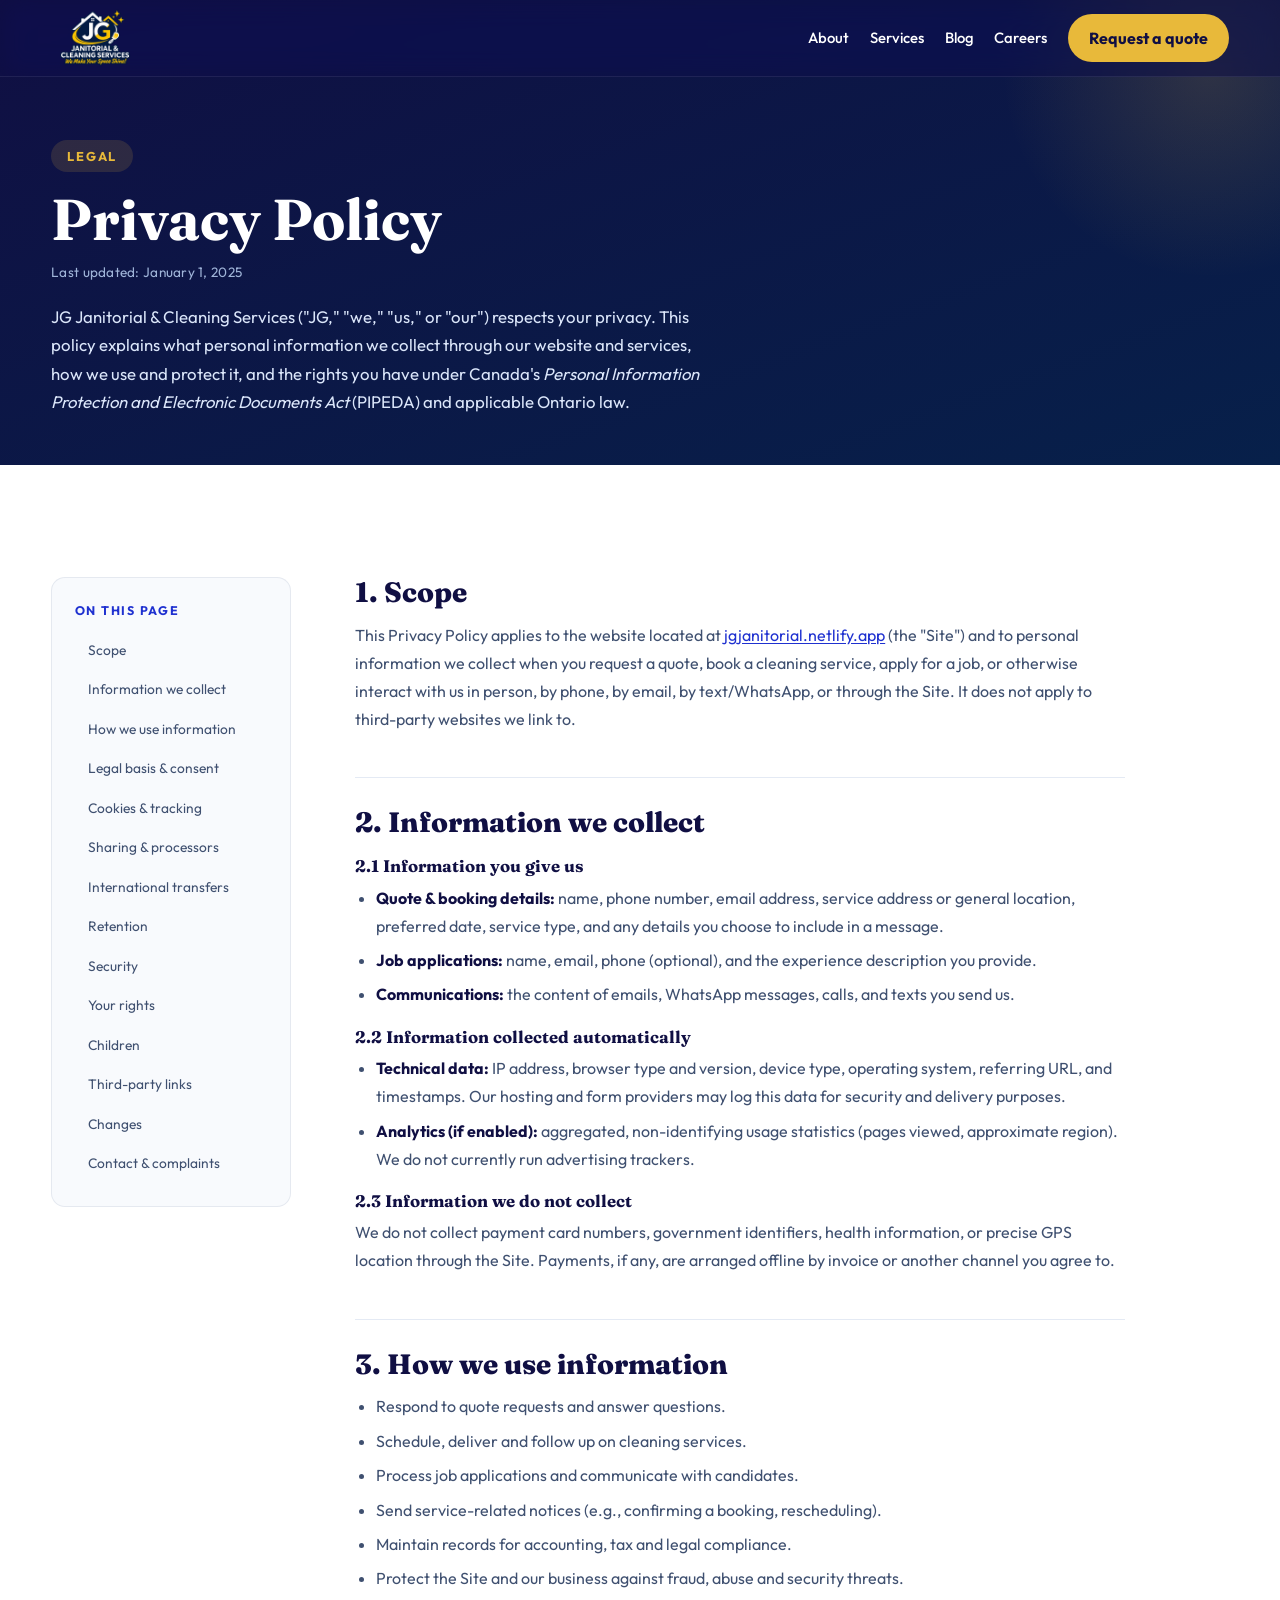
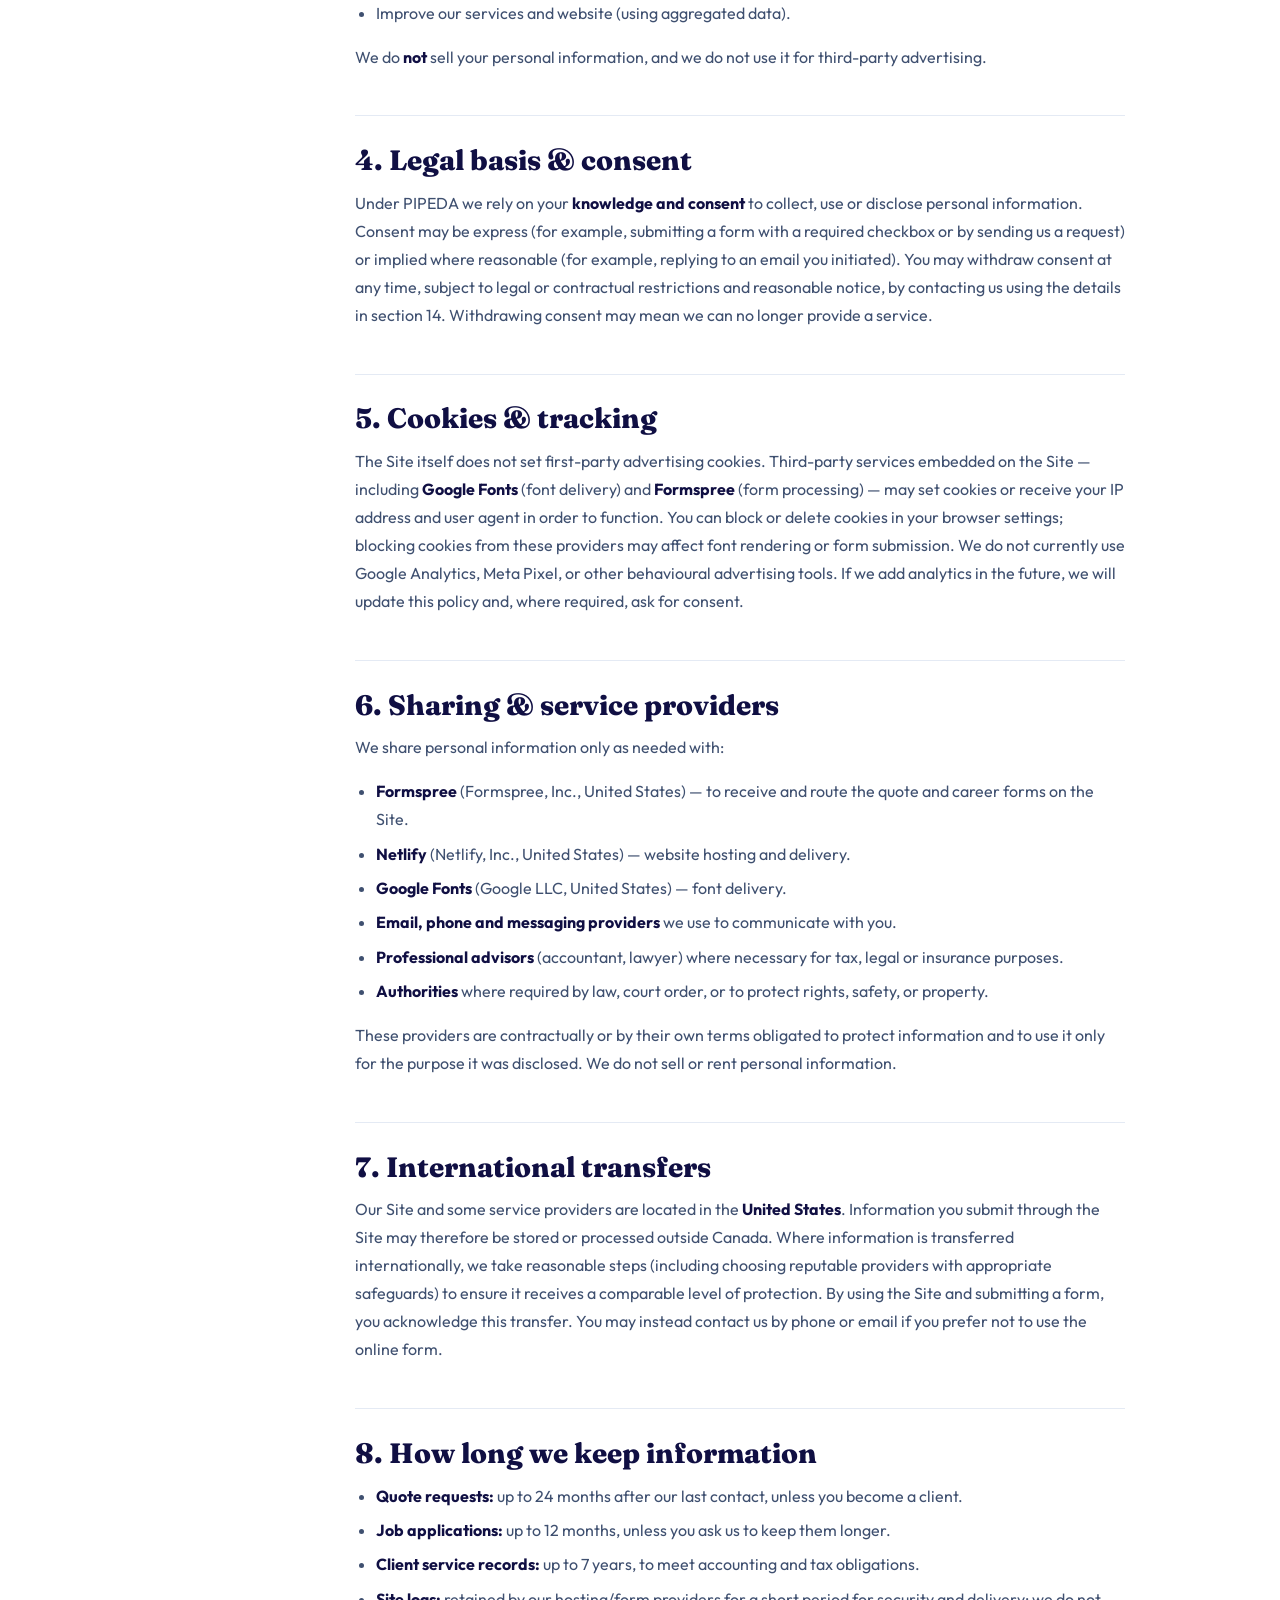
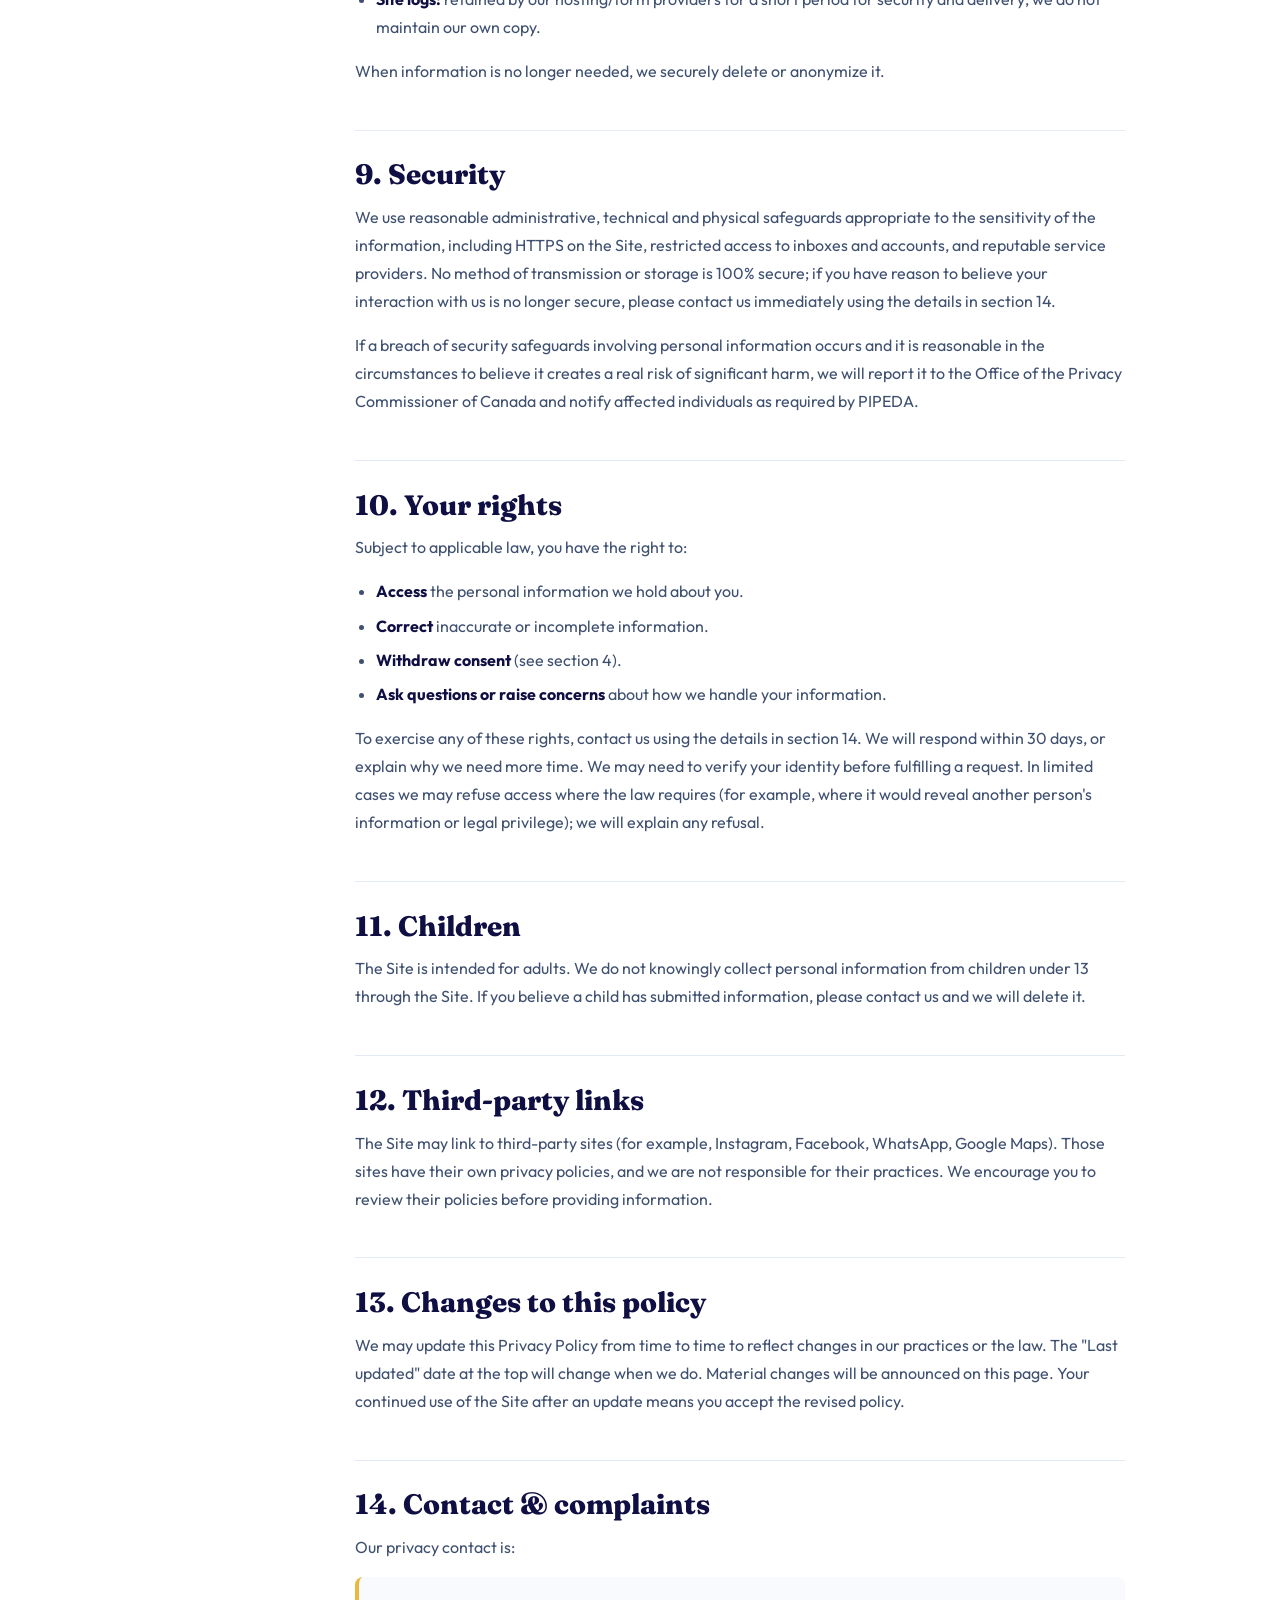
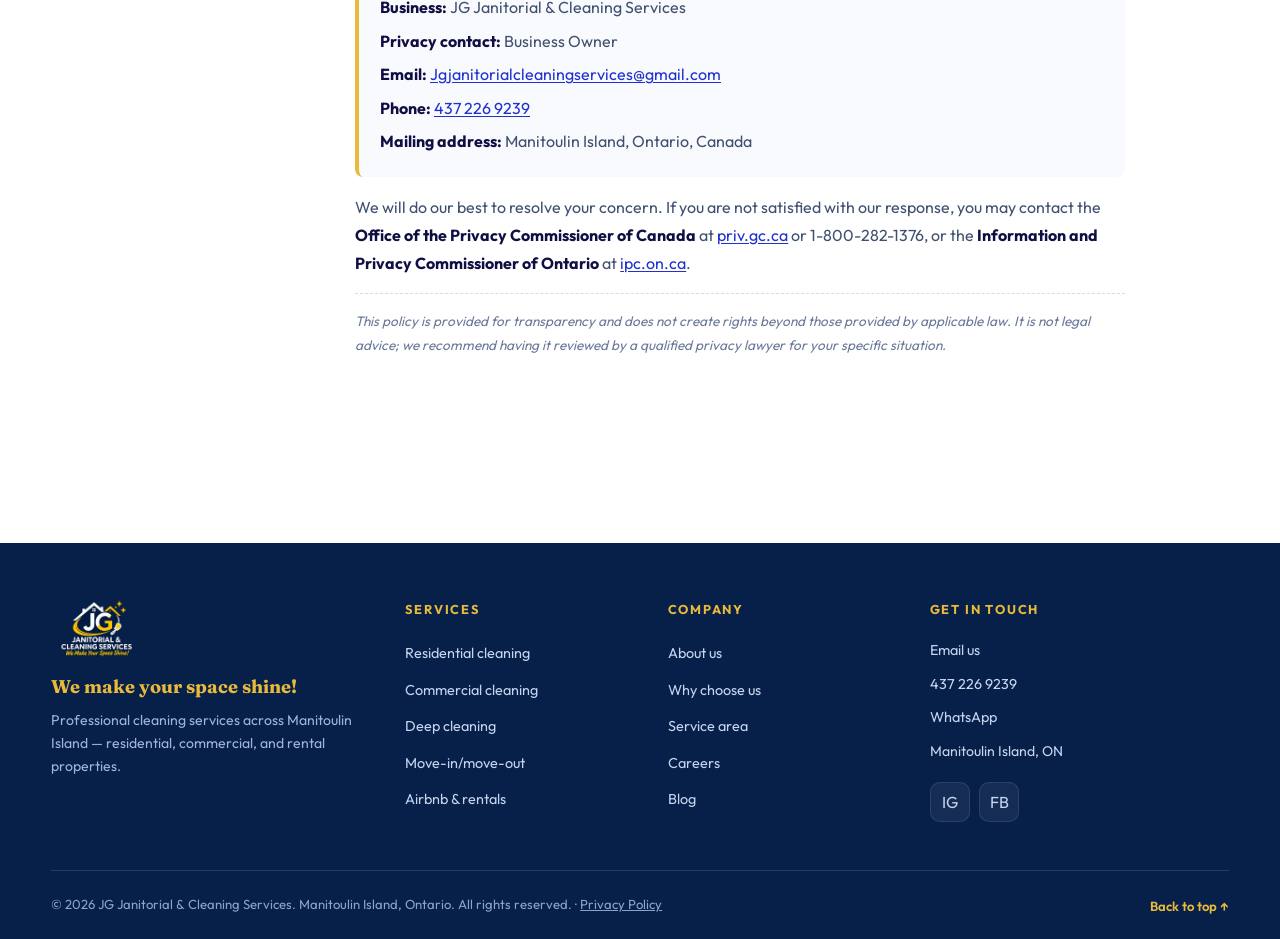
==== privacy.html @ 515e7276 "privacy policy ,sitemap update , robots.txt" ====
<!DOCTYPE html>
<html lang="en-CA">
<head>
  <meta charset="utf-8">
  <meta name="viewport" content="width=device-width, initial-scale=1">
  <title>Privacy Policy | JG Janitorial &amp; Cleaning Services</title>
  <meta name="description" content="How JG Janitorial & Cleaning Services collects, uses, protects and shares personal information. PIPEDA-compliant privacy policy for Manitoulin Island, Ontario.">
  <meta name="keywords" content="privacy policy JG Janitorial, cleaning services privacy Manitoulin Island, PIPEDA privacy Ontario">
  <meta name="robots" content="index, follow, max-image-preview:large">
  <meta name="theme-color" content="#100f43">
  <link rel="canonical" href="https://jgjanitorial.netlify.app/privacy.html">
  <link rel="icon" href="images/JG Janitorial & Cleaning Services Logo-2 (1).png" type="image/png">
  <meta property="og:type" content="website">
  <meta property="og:locale" content="en_CA">
  <meta property="og:site_name" content="JG Janitorial &amp; Cleaning Services">
  <meta property="og:title" content="Privacy Policy | JG Janitorial &amp; Cleaning Services">
  <meta property="og:description" content="How we collect, use, protect and share personal information across Manitoulin Island, Ontario.">
  <meta property="og:url" content="https://jgjanitorial.netlify.app/privacy.html">
  <meta property="og:image" content="https://jgjanitorial.netlify.app/images/JG Janitorial & Cleaning Services Logo-2 (1).png">
  <meta name="twitter:card" content="summary_large_image">
  <link rel="preconnect" href="https://fonts.googleapis.com">
  <link rel="preconnect" href="https://fonts.gstatic.com" crossorigin>
  <link href="https://fonts.googleapis.com/css2?family=Fraunces:ital,opsz,wght@0,9..144,400;0,9..144,600;0,9..144,700;0,9..144,800;1,9..144,700&family=Outfit:wght@300;400;500;600;700&display=swap" rel="stylesheet">
  <link rel="stylesheet" href="style.css">
  <script type="application/ld+json">
  {"@context":"https://schema.org","@type":"WebPage","name":"Privacy Policy","url":"https://jgjanitorial.netlify.app/privacy.html","isPartOf":{"@type":"WebSite","name":"JG Janitorial & Cleaning Services","url":"https://jgjanitorial.netlify.app/"},"about":{"@type":"HomeAndConstructionBusiness","additionalType":"https://schema.org/CleaningService","name":"JG Janitorial & Cleaning Services","telephone":"+1-437-226-9239","email":"Jgjanitorialcleaningservices@gmail.com"}}
  </script>
</head>
<body id="top">
<a class="skip" href="#main">Skip to content</a>

<header class="site-header">
  <div class="wrap bar">
    <a href="index.html" class="brand" aria-label="JG Janitorial and Cleaning Services home"><img src="images/JG Janitorial & Cleaning Services Logo-2 (1).png" alt="JG Janitorial and Cleaning Services logo" width="220" height="70"></a>
    <button class="menu-btn" aria-expanded="false" aria-controls="nav" aria-label="Open menu"><span></span><span></span><span></span></button>
    <nav id="nav" aria-label="Main">
      <a href="index.html#about">About</a><a href="index.html#services">Services</a><a href="index.html#blog">Blog</a><a href="index.html#careers">Careers</a>
      <a class="btn gold" href="index.html#quote">Request a quote</a>
    </nav>
  </div>
</header>

<main id="main">
  <section class="legal-hero">
    <div class="wrap">
      <span class="eyebrow">Legal</span>
      <h1>Privacy Policy</h1>
      <p class="legal-updated">Last updated: <time datetime="2025-01-01">January 1, 2025</time></p>
      <p class="legal-intro">JG Janitorial &amp; Cleaning Services ("JG," "we," "us," or "our") respects your privacy. This policy explains what personal information we collect through our website and services, how we use and protect it, and the rights you have under Canada's <em>Personal Information Protection and Electronic Documents Act</em> (PIPEDA) and applicable Ontario law.</p>
    </div>
  </section>

  <section class="sec legal-sec">
    <div class="wrap legal-wrap">
      <aside class="legal-toc" aria-label="Table of contents">
        <h2>On this page</h2>
        <ol>
          <li><a href="#scope">Scope</a></li>
          <li><a href="#collect">Information we collect</a></li>
          <li><a href="#use">How we use information</a></li>
          <li><a href="#legal-basis">Legal basis &amp; consent</a></li>
          <li><a href="#cookies">Cookies &amp; tracking</a></li>
          <li><a href="#share">Sharing &amp; processors</a></li>
          <li><a href="#transfers">International transfers</a></li>
          <li><a href="#retention">Retention</a></li>
          <li><a href="#security">Security</a></li>
          <li><a href="#rights">Your rights</a></li>
          <li><a href="#children">Children</a></li>
          <li><a href="#links">Third-party links</a></li>
          <li><a href="#changes">Changes</a></li>
          <li><a href="#contact">Contact &amp; complaints</a></li>
        </ol>
      </aside>

      <article class="legal-doc">
        <section id="scope">
          <h2>1. Scope</h2>
          <p>This Privacy Policy applies to the website located at <a href="https://jgjanitorial.netlify.app/">jgjanitorial.netlify.app</a> (the "Site") and to personal information we collect when you request a quote, book a cleaning service, apply for a job, or otherwise interact with us in person, by phone, by email, by text/WhatsApp, or through the Site. It does not apply to third-party websites we link to.</p>
        </section>

        <section id="collect">
          <h2>2. Information we collect</h2>
          <h3>2.1 Information you give us</h3>
          <ul>
            <li><strong>Quote &amp; booking details:</strong> name, phone number, email address, service address or general location, preferred date, service type, and any details you choose to include in a message.</li>
            <li><strong>Job applications:</strong> name, email, phone (optional), and the experience description you provide.</li>
            <li><strong>Communications:</strong> the content of emails, WhatsApp messages, calls, and texts you send us.</li>
          </ul>
          <h3>2.2 Information collected automatically</h3>
          <ul>
            <li><strong>Technical data:</strong> IP address, browser type and version, device type, operating system, referring URL, and timestamps. Our hosting and form providers may log this data for security and delivery purposes.</li>
            <li><strong>Analytics (if enabled):</strong> aggregated, non-identifying usage statistics (pages viewed, approximate region). We do not currently run advertising trackers.</li>
          </ul>
          <h3>2.3 Information we do not collect</h3>
          <p>We do not collect payment card numbers, government identifiers, health information, or precise GPS location through the Site. Payments, if any, are arranged offline by invoice or another channel you agree to.</p>
        </section>

        <section id="use">
          <h2>3. How we use information</h2>
          <ul>
            <li>Respond to quote requests and answer questions.</li>
            <li>Schedule, deliver and follow up on cleaning services.</li>
            <li>Process job applications and communicate with candidates.</li>
            <li>Send service-related notices (e.g., confirming a booking, rescheduling).</li>
            <li>Maintain records for accounting, tax and legal compliance.</li>
            <li>Protect the Site and our business against fraud, abuse and security threats.</li>
            <li>Improve our services and website (using aggregated data).</li>
          </ul>
          <p>We do <strong>not</strong> sell your personal information, and we do not use it for third-party advertising.</p>
        </section>

        <section id="legal-basis">
          <h2>4. Legal basis &amp; consent</h2>
          <p>Under PIPEDA we rely on your <strong>knowledge and consent</strong> to collect, use or disclose personal information. Consent may be express (for example, submitting a form with a required checkbox or by sending us a request) or implied where reasonable (for example, replying to an email you initiated). You may withdraw consent at any time, subject to legal or contractual restrictions and reasonable notice, by contacting us using the details in section 14. Withdrawing consent may mean we can no longer provide a service.</p>
        </section>

        <section id="cookies">
          <h2>5. Cookies &amp; tracking</h2>
          <p>The Site itself does not set first-party advertising cookies. Third-party services embedded on the Site — including <strong>Google Fonts</strong> (font delivery) and <strong>Formspree</strong> (form processing) — may set cookies or receive your IP address and user agent in order to function. You can block or delete cookies in your browser settings; blocking cookies from these providers may affect font rendering or form submission. We do not currently use Google Analytics, Meta Pixel, or other behavioural advertising tools. If we add analytics in the future, we will update this policy and, where required, ask for consent.</p>
        </section>

        <section id="share">
          <h2>6. Sharing &amp; service providers</h2>
          <p>We share personal information only as needed with:</p>
          <ul>
            <li><strong>Formspree</strong> (Formspree, Inc., United States) — to receive and route the quote and career forms on the Site.</li>
            <li><strong>Netlify</strong> (Netlify, Inc., United States) — website hosting and delivery.</li>
            <li><strong>Google Fonts</strong> (Google LLC, United States) — font delivery.</li>
            <li><strong>Email, phone and messaging providers</strong> we use to communicate with you.</li>
            <li><strong>Professional advisors</strong> (accountant, lawyer) where necessary for tax, legal or insurance purposes.</li>
            <li><strong>Authorities</strong> where required by law, court order, or to protect rights, safety, or property.</li>
          </ul>
          <p>These providers are contractually or by their own terms obligated to protect information and to use it only for the purpose it was disclosed. We do not sell or rent personal information.</p>
        </section>

        <section id="transfers">
          <h2>7. International transfers</h2>
          <p>Our Site and some service providers are located in the <strong>United States</strong>. Information you submit through the Site may therefore be stored or processed outside Canada. Where information is transferred internationally, we take reasonable steps (including choosing reputable providers with appropriate safeguards) to ensure it receives a comparable level of protection. By using the Site and submitting a form, you acknowledge this transfer. You may instead contact us by phone or email if you prefer not to use the online form.</p>
        </section>

        <section id="retention">
          <h2>8. How long we keep information</h2>
          <ul>
            <li><strong>Quote requests:</strong> up to 24 months after our last contact, unless you become a client.</li>
            <li><strong>Job applications:</strong> up to 12 months, unless you ask us to keep them longer.</li>
            <li><strong>Client service records:</strong> up to 7 years, to meet accounting and tax obligations.</li>
            <li><strong>Site logs:</strong> retained by our hosting/form providers for a short period for security and delivery; we do not maintain our own copy.</li>
          </ul>
          <p>When information is no longer needed, we securely delete or anonymize it.</p>
        </section>

        <section id="security">
          <h2>9. Security</h2>
          <p>We use reasonable administrative, technical and physical safeguards appropriate to the sensitivity of the information, including HTTPS on the Site, restricted access to inboxes and accounts, and reputable service providers. No method of transmission or storage is 100% secure; if you have reason to believe your interaction with us is no longer secure, please contact us immediately using the details in section 14.</p>
          <p>If a breach of security safeguards involving personal information occurs and it is reasonable in the circumstances to believe it creates a real risk of significant harm, we will report it to the Office of the Privacy Commissioner of Canada and notify affected individuals as required by PIPEDA.</p>
        </section>

        <section id="rights">
          <h2>10. Your rights</h2>
          <p>Subject to applicable law, you have the right to:</p>
          <ul>
            <li><strong>Access</strong> the personal information we hold about you.</li>
            <li><strong>Correct</strong> inaccurate or incomplete information.</li>
            <li><strong>Withdraw consent</strong> (see section 4).</li>
            <li><strong>Ask questions or raise concerns</strong> about how we handle your information.</li>
          </ul>
          <p>To exercise any of these rights, contact us using the details in section 14. We will respond within 30 days, or explain why we need more time. We may need to verify your identity before fulfilling a request. In limited cases we may refuse access where the law requires (for example, where it would reveal another person's information or legal privilege); we will explain any refusal.</p>
        </section>

        <section id="children">
          <h2>11. Children</h2>
          <p>The Site is intended for adults. We do not knowingly collect personal information from children under 13 through the Site. If you believe a child has submitted information, please contact us and we will delete it.</p>
        </section>

        <section id="links">
          <h2>12. Third-party links</h2>
          <p>The Site may link to third-party sites (for example, Instagram, Facebook, WhatsApp, Google Maps). Those sites have their own privacy policies, and we are not responsible for their practices. We encourage you to review their policies before providing information.</p>
        </section>

        <section id="changes">
          <h2>13. Changes to this policy</h2>
          <p>We may update this Privacy Policy from time to time to reflect changes in our practices or the law. The "Last updated" date at the top will change when we do. Material changes will be announced on this page. Your continued use of the Site after an update means you accept the revised policy.</p>
        </section>

        <section id="contact">
          <h2>14. Contact &amp; complaints</h2>
          <p>Our privacy contact is:</p>
          <ul class="legal-contact">
            <li><strong>Business:</strong> JG Janitorial &amp; Cleaning Services</li>
            <li><strong>Privacy contact:</strong> Business Owner</li>
            <li><strong>Email:</strong> <a href="mailto:Jgjanitorialcleaningservices@gmail.com">Jgjanitorialcleaningservices@gmail.com</a></li>
            <li><strong>Phone:</strong> <a href="tel:+14372269239">437 226 9239</a></li>
            <li><strong>Mailing address:</strong> Manitoulin Island, Ontario, Canada</li>
          </ul>
          <p>We will do our best to resolve your concern. If you are not satisfied with our response, you may contact the <strong>Office of the Privacy Commissioner of Canada</strong> at <a href="https://www.priv.gc.ca" target="_blank" rel="noopener">priv.gc.ca</a> or 1-800-282-1376, or the <strong>Information and Privacy Commissioner of Ontario</strong> at <a href="https://www.ipc.on.ca" target="_blank" rel="noopener">ipc.on.ca</a>.</p>
          <p class="legal-disclaimer">This policy is provided for transparency and does not create rights beyond those provided by applicable law. It is not legal advice; we recommend having it reviewed by a qualified privacy lawyer for your specific situation.</p>
        </section>
      </article>
    </div>
  </section>
</main>

<footer class="foot">
  <div class="wrap footer-top">
    <div class="footer-brand">
      <img src="images/JG Janitorial & Cleaning Services Logo-2 (1).png" alt="JG Janitorial and Cleaning Services" width="200" height="64" loading="lazy">
      <p class="footer-tagline">We make your space shine!</p>
      <p class="footer-desc">Professional cleaning services across Manitoulin Island — residential, commercial, and rental properties.</p>
    </div>
    <div class="footer-col">
      <h4>Services</h4>
      <ul>
        <li><a href="index.html#services">Residential cleaning</a></li>
        <li><a href="index.html#services">Commercial cleaning</a></li>
        <li><a href="index.html#services">Deep cleaning</a></li>
        <li><a href="index.html#services">Move-in/move-out</a></li>
        <li><a href="index.html#services">Airbnb &amp; rentals</a></li>
      </ul>
    </div>
    <div class="footer-col">
      <h4>Company</h4>
      <ul>
        <li><a href="index.html#about">About us</a></li>
        <li><a href="index.html#why">Why choose us</a></li>
        <li><a href="index.html#areas">Service area</a></li>
        <li><a href="index.html#careers">Careers</a></li>
        <li><a href="index.html#blog">Blog</a></li>
      </ul>
    </div>
    <div class="footer-col">
      <h4>Get in touch</h4>
      <ul class="footer-contact">
        <li><a href="mailto:Jgjanitorialcleaningservices@gmail.com">Email us</a></li>
        <li><a href="tel:+14372269239">437 226 9239</a></li>
        <li><a href="https://wa.me/14372269239" target="_blank" rel="noopener">WhatsApp</a></li>
        <li>Manitoulin Island, ON</li>
      </ul>
      <div class="footer-social">
        <a href="https://instagram.com/YOUR_INSTAGRAM" target="_blank" rel="noopener" aria-label="Instagram" class="footer-social-link">IG</a>
        <a href="https://facebook.com/YOUR_FACEBOOK" target="_blank" rel="noopener" aria-label="Facebook" class="footer-social-link">FB</a>
      </div>
    </div>
  </div>
  <div class="footer-bottom">
    <p class="copy">&copy; <span id="yr">2025</span> JG Janitorial &amp; Cleaning Services. Manitoulin Island, Ontario. All rights reserved. · <a href="privacy.html">Privacy Policy</a></p>
    <p class="footer-legal"><a href="#top">Back to top ↑</a></p>
  </div>
</footer>
<script src="app.js" defer></script>
</body>
</html>
---- style.css ----
:root {
  --navy: #100f43;
  --navy2: #07204a;
  --gold: #e8b93a;
  --blue: #1f31d0;
  --yellow: #f6d51a;
  --ink: #14213d;
  --mist: #eef3fa;
  --white: #fff;
  --hh: 76px;
  --font-head: 'Fraunces', Georgia, 'Times New Roman', serif;
  --font-body: 'Outfit', system-ui, -apple-system, sans-serif;
}

*, *::before, *::after { box-sizing: border-box; }

html {
  scroll-behavior: smooth;
  scroll-padding-top: var(--hh);
}

body {
  margin: 0;
  font-family: var(--font-body);
  font-weight: 400;
  color: var(--ink);
  background: var(--white);
  line-height: 1.65;
  font-size: 1rem;
}

img { max-width: 100%; display: block; }
a { color: inherit; }

h1, h2, h3 {
  font-family: var(--font-head);
  font-weight: 700;
  line-height: 1.1;
  margin: 0 0 .5em;
  color: var(--navy);
}
h2 { font-size: clamp(1.9rem, 5vw, 3rem); font-weight: 800; }
h3 { font-size: 1.25rem; }

.wrap { width: min(1180px, 92%); margin-inline: auto; }

.skip { position: absolute; left: -999px; }
.skip:focus { left: 8px; top: 8px; background: var(--gold); padding: .5rem 1rem; z-index: 99; }

:focus-visible {
  outline: 3px solid var(--yellow);
  outline-offset: 3px;
}

/* ---------- HEADER — TRANSPARENT + BLUR ---------- */
.site-header {
  position: fixed;
  inset: 0 0 auto;
  z-index: 50;
  background: rgba(16, 15, 67, 0.55);
  backdrop-filter: blur(14px) saturate(140%);
  -webkit-backdrop-filter: blur(14px) saturate(140%);
  border-bottom: 1px solid rgba(255, 255, 255, 0.08);
  transition: background .3s, box-shadow .3s, border-color .3s;
}
.site-header.stuck {
  background: rgba(16, 15, 67, 0.82);
  box-shadow: 0 4px 0 var(--gold);
  border-bottom-color: transparent;
}

.bar {
  display: flex;
  align-items: center;
  justify-content: space-between;
  height: var(--hh);
}

.brand { display: block; line-height: 0; }
.brand img { height: 58px; width: auto; transition: opacity .2s; }
.brand:hover img { opacity: .85; }

nav {
  position: fixed;
  inset: var(--hh) 0 auto;
  background: rgba(7, 32, 74, 0.92);
  backdrop-filter: blur(16px) saturate(140%);
  -webkit-backdrop-filter: blur(16px) saturate(140%);
  display: flex;
  flex-direction: column;
  padding: 1rem 4%;
  gap: .2rem;
  transform: translateY(-130%);
  transition: transform .35s;
  visibility: hidden;
}
nav.open { transform: none; visibility: visible; }
nav a {
  color: var(--white);
  text-decoration: none;
  padding: .7rem 0;
  font-weight: 500;
  border-bottom: 1px solid rgba(255, 255, 255, 0.08);
}
nav a:hover { color: var(--gold); }
nav .btn { margin-top: .8rem; text-align: center; border: 0; }

.menu-btn {
  background: none;
  border: 0;
  width: 44px;
  height: 44px;
  display: grid;
  place-content: center;
  gap: 6px;
  cursor: pointer;
}
.menu-btn span {
  width: 26px;
  height: 3px;
  background: var(--gold);
  transition: .3s;
}
.menu-btn[aria-expanded="true"] span:nth-child(1) { transform: translateY(9px) rotate(45deg); }
.menu-btn[aria-expanded="true"] span:nth-child(2) { opacity: 0; }
.menu-btn[aria-expanded="true"] span:nth-child(3) { transform: translateY(-9px) rotate(-45deg); }

/* ---------- BUTTONS ---------- */
.btn {
  display: inline-block;
  padding: .95rem 1.7rem;
  border-radius: 999px;
  font-weight: 700;
  text-decoration: none;
  border: 2px solid transparent;
  cursor: pointer;
  font: inherit;
  font-family: var(--font-body);
  font-weight: 700;
  transition: transform .2s, background .2s, color .2s;
}
.btn:hover { transform: translateY(-3px); }
.btn.gold { background: var(--gold); color: var(--navy); }
.btn.gold:hover { background: var(--yellow); }
.btn.ghost { border-color: var(--white); color: var(--white); }
.btn.ghost:hover { background: var(--white); color: var(--navy); }

/* ---------- HERO ---------- */
.hero {
  position: relative;
  min-height: 100svh;
  display: flex;
  align-items: center;
  overflow: hidden;
  background: var(--navy);
  padding: calc(var(--hh) + 2rem) 0 4rem;
}
.hero-img {
  position: absolute;
  inset: 0;
  width: 100%;
  height: 100%;
  object-fit: cover;
  animation: zoom 18s ease-out both;
}
.hero-tint { position: absolute; inset: 0; background: rgba(51, 64, 85, 0.28); }
.hero-in { position: relative; z-index: 2; }

.hero h1 {
  color: var(--white);
  font-size: clamp(3rem, 12.5vw, 8rem);
  font-weight: 800;
  letter-spacing: -.025em;
  line-height: .95;
  margin-bottom: 1.2rem;
  font-optical-sizing: auto;
  font-variation-settings: "opsz" 144;
}
.hero h1 .line { display: block; overflow: hidden; padding-bottom: .08em; }
.hero h1 .line span {
  display: block;
  transform: translateY(110%);
  animation: up .9s cubic-bezier(.2, .8, .2, 1) forwards;
}
.hero h1 .line:nth-child(2) span { animation-delay: .15s; }
.hero h1 .line:nth-child(3) span { animation-delay: .3s; }
.hero h1 .gold { color: var(--gold); font-style: italic; }
.lead {
  color: #e6eefc;
  font-size: clamp(1.05rem, 2.4vw, 1.35rem);
  max-width: 34em;
  animation: fade .8s .9s both;
}
.cta {
  display: flex;
  flex-wrap: wrap;
  gap: .8rem;
  margin-top: 1.8rem;
  animation: fade .8s 1.1s both;
}
.spark {
  position: absolute;
  z-index: 1;
  width: 16px;
  height: 16px;
  background: var(--gold);
  transform: rotate(45deg);
  opacity: .9;
  animation: float 5s ease-in-out infinite;
}
.s1 { right: 12%; top: 26%; }
.s2 { right: 22%; top: 60%; background: var(--yellow); width: 10px; height: 10px; animation-delay: 1s; }
.s3 { right: 6%; top: 78%; width: 22px; height: 22px; animation-delay: 2s; }

@keyframes up { to { transform: none; } }
@keyframes fade { from { opacity: 0; transform: translateY(16px); } to { opacity: 1; transform: none; } }
@keyframes zoom { from { transform: scale(1.12); } to { transform: scale(1); } }
@keyframes float { 50% { transform: translateY(-22px) rotate(225deg); } }

/* ---------- STATS ---------- */
.stats { background: var(--gold); }
.grid4 {
  display: grid;
  grid-template-columns: 1fr 1fr;
  gap: 1.2rem;
  padding: 1.8rem 0;
}
.stats b {
  display: block;
  font-family: var(--font-head);
  font-size: clamp(2rem, 6vw, 3rem);
  font-weight: 800;
  line-height: 1;
  color: var(--navy);
}
.stats span {
  font-weight: 700;
  font-size: .9rem;
  color: var(--navy2);
}

/* ---------- SECTIONS ---------- */
.sec { padding: clamp(3.5rem, 9vw, 7rem) 0; }
.navy { background: var(--navy); }
.navy h2, .navy h3 { color: var(--white); }
.navy p, .navy li { color: #dbe6fa; }
.tint { background: var(--mist); }
.sub { font-size: 1.1rem; max-width: 36em; margin-bottom: 2rem; }
.split { display: grid; gap: 2.5rem; align-items: center; }
.about-img {
  width: 100%;
  height: 100%;
  max-height: 560px;
  object-fit: cover;
  border-radius: 6px;
  border-bottom: 8px solid var(--gold);
}
.mv { display: grid; gap: 1rem; margin: 1.5rem 0; }
.mv article { border-left: 5px solid var(--blue); padding-left: 1rem; }
.chips {
  list-style: none;
  padding: 0;
  display: flex;
  flex-wrap: wrap;
  gap: .5rem;
}
.chips li {
  background: var(--navy);
  color: var(--white);
  padding: .4rem .9rem;
  border-radius: 999px;
  font-size: .9rem;
}

/* ---------- SERVICES CARDS ---------- */
.cards {
  display: grid;
  gap: 1rem;
  margin-top: 1.5rem;
}
.card {
  position: relative;
  min-height: 300px;
  overflow: hidden;
  border-radius: 6px;
  display: flex;
  align-items: flex-end;
  background: var(--navy2);
}
.card img {
  position: absolute;
  inset: 0;
  width: 100%;
  height: 100%;
  object-fit: cover;
  transition: transform .6s;
}
.card::after {
  content: "";
  position: absolute;
  inset: 0;
  background: rgba(7, 32, 74, .55);
  transition: background .3s;
}
.card .ct {
  position: relative;
  z-index: 2;
  padding: 1.4rem;
  border-left: 5px solid var(--gold);
  margin: 1.2rem;
}
.card .ct p { color: #fff; margin: 0; font-size: .95rem; }
.card:hover img { transform: scale(1.08); }
.card:hover::after { background: rgba(31, 95, 208, .62); }
.note { margin-top: 1.5rem; font-size: .9rem; }

/* ============================================
   WHY CHOOSE US
   ============================================ */
.why-modern {
  background: linear-gradient(135deg, #f8fafd 0%, #eef3fa 100%);
  position: relative;
  overflow: hidden;
}
.why-modern::before {
  content: "";
  position: absolute;
  top: -120px;
  right: -120px;
  width: 400px;
  height: 400px;
  background: radial-gradient(circle, rgba(232, 185, 58, .12) 0%, transparent 70%);
  border-radius: 50%;
  pointer-events: none;
}
.why-modern::after {
  content: "";
  position: absolute;
  bottom: -150px;
  left: -100px;
  width: 350px;
  height: 350px;
  background: radial-gradient(circle, rgba(31, 95, 208, .08) 0%, transparent 70%);
  border-radius: 50%;
  pointer-events: none;
}

.why-head {
  text-align: center;
  max-width: 640px;
  margin: 0 auto 3rem;
  position: relative;
  z-index: 1;
}
.eyebrow {
  display: inline-block;
  font-family: var(--font-body);
  font-size: .8rem;
  font-weight: 700;
  letter-spacing: .14em;
  text-transform: uppercase;
  color: var(--blue);
  background: rgba(31, 95, 208, .08);
  padding: .35rem 1rem;
  border-radius: 999px;
  margin-bottom: 1rem;
}
.why-head h2 { margin-bottom: .6rem; }
.why-intro {
  font-size: 1.05rem;
  color: #4a5a78;
  margin: 0;
}

.why-grid-modern {
  display: grid;
  gap: 1.5rem;
  position: relative;
  z-index: 1;
}
.why-card {
  background: var(--white);
  border-radius: 14px;
  padding: 2rem 1.8rem;
  position: relative;
  overflow: hidden;
  border: 1px solid rgba(11, 42, 91, .07);
  box-shadow: 0 4px 20px rgba(11, 42, 91, .05);
  transition: transform .35s, box-shadow .35s;
}
.why-card::before {
  content: "";
  position: absolute;
  top: 0;
  left: 0;
  width: 100%;
  height: 4px;
  background: linear-gradient(90deg, var(--gold), var(--yellow));
  transform: scaleX(0);
  transform-origin: left;
  transition: transform .4s;
}
.why-card:hover {
  transform: translateY(-6px);
  box-shadow: 0 16px 40px rgba(11, 42, 91, .12);
}
.why-card:hover::before { transform: scaleX(1); }
.why-icon {
  font-family: var(--font-head);
  font-size: 1.6rem;
  font-weight: 800;
  font-style: italic;
  color: var(--gold);
  display: block;
  margin-bottom: .6rem;
  line-height: 1;
}
.why-card h3 {
  font-size: 1.15rem;
  margin-bottom: .5rem;
  color: var(--navy);
}
.why-card p {
  font-size: .93rem;
  color: #5a6b88;
  margin: 0;
  line-height: 1.6;
}

.commit-modern {
  margin-top: 2.5rem;
  padding: 1.8rem 2rem;
  background: var(--white);
  border-radius: 12px;
  border-left: 6px solid var(--blue);
  box-shadow: 0 4px 20px rgba(11, 42, 91, .06);
  position: relative;
  z-index: 1;
}
.commit-modern p {
  margin: 0;
  font-size: 1rem;
  color: #3f5070;
  line-height: 1.7;
}

/* ---------- AREAS ---------- */
.ticks { list-style: none; padding: 0; }
.ticks li { padding: .4rem 0 .4rem 2rem; position: relative; }
.ticks li::before {
  content: "";
  position: absolute;
  left: .3rem;
  top: .85rem;
  width: 8px;
  height: 14px;
  border: solid var(--gold);
  border-width: 0 3px 3px 0;
  transform: rotate(45deg);
}

/* ============================================
   TESTIMONIALS
   ============================================ */
.testimonials-modern {
  background: linear-gradient(180deg, #ffffff 0%, #f8fafd 100%);
  position: relative;
  overflow: hidden;
}
.testimonials-modern::before {
  content: "";
  position: absolute;
  top: -120px;
  left: -120px;
  width: 400px;
  height: 400px;
  background: radial-gradient(circle, rgba(232, 185, 58, .08) 0%, transparent 70%);
  border-radius: 50%;
  pointer-events: none;
}
.testimonials-head {
  text-align: center;
  max-width: 640px;
  margin: 0 auto 3rem;
  position: relative;
  z-index: 1;
}
.testimonials-head h2 { margin-bottom: .6rem; }
.testimonials-intro {
  font-size: 1.05rem;
  color: #4a5a78;
  margin: 0;
}
.testimonials-grid {
  display: grid;
  gap: 1.5rem;
  position: relative;
  z-index: 1;
}
.testimonial-card {
  background: var(--white);
  border-radius: 16px;
  padding: 2rem 1.8rem;
  margin: 0;
  position: relative;
  border: 1px solid rgba(11, 42, 91, .07);
  box-shadow: 0 4px 20px rgba(11, 42, 91, .05);
  transition: transform .35s, box-shadow .35s;
  display: flex;
  flex-direction: column;
}
.testimonial-card:hover {
  transform: translateY(-6px);
  box-shadow: 0 18px 44px rgba(11, 42, 91, .12);
}
.testimonial-quote-mark {
  font-family: var(--font-head);
  font-size: 4rem;
  line-height: 1;
  color: var(--gold);
  opacity: .35;
  position: absolute;
  top: .8rem;
  right: 1.5rem;
  font-style: italic;
  pointer-events: none;
}
.testimonial-text {
  margin: 0 0 1.2rem;
  font-size: .95rem;
  line-height: 1.7;
  color: #3f5070;
  flex: 1;
}
.testimonial-rating {
  color: var(--gold);
  font-size: 1.1rem;
  letter-spacing: .15em;
  margin-bottom: 1rem;
}
.testimonial-author {
  display: flex;
  align-items: center;
  gap: .9rem;
  border-top: 1px solid #e4eaf4;
  padding-top: 1.2rem;
}
.testimonial-avatar {
  width: 48px;
  height: 48px;
  border-radius: 50%;
  background: linear-gradient(135deg, var(--navy), var(--blue));
  color: var(--white);
  display: grid;
  place-items: center;
  font-weight: 700;
  font-size: .85rem;
  letter-spacing: .05em;
  flex-shrink: 0;
}
.testimonial-meta {
  display: flex;
  flex-direction: column;
  line-height: 1.35;
}
.testimonial-meta strong {
  font-size: .95rem;
  color: var(--navy);
}
.testimonial-meta span {
  font-size: .8rem;
  color: #6b7a99;
}

/* ============================================
   BLOG
   ============================================ */
.blog-modern {
  background: linear-gradient(180deg, #f8fafd 0%, #eef3fa 100%);
}
.blog-head {
  text-align: center;
  max-width: 640px;
  margin: 0 auto 3rem;
}
.blog-head h2 { margin-bottom: .6rem; }
.blog-intro {
  font-size: 1.05rem;
  color: #4a5a78;
  margin: 0;
}
.blog-grid-modern {
  display: grid;
  gap: 2rem;
}
.blog-card {
  background: var(--white);
  border-radius: 16px;
  overflow: hidden;
  box-shadow: 0 4px 20px rgba(11, 42, 91, .06);
  transition: transform .35s, box-shadow .35s;
  display: flex;
  flex-direction: column;
}
.blog-card:hover {
  transform: translateY(-6px);
  box-shadow: 0 18px 44px rgba(11, 42, 91, .13);
}
.blog-img-wrap {
  position: relative;
  overflow: hidden;
  aspect-ratio: 16 / 10;
}
.blog-img-wrap img {
  width: 100%;
  height: 100%;
  object-fit: cover;
  transition: transform .6s;
}
.blog-card:hover .blog-img-wrap img { transform: scale(1.06); }
.blog-tag {
  position: absolute;
  top: 1rem;
  left: 1rem;
  background: var(--gold);
  color: var(--navy);
  font-size: .72rem;
  font-weight: 700;
  letter-spacing: .06em;
  text-transform: uppercase;
  padding: .3rem .8rem;
  border-radius: 999px;
  z-index: 2;
}
.blog-body {
  padding: 1.6rem 1.5rem 1.8rem;
  display: flex;
  flex-direction: column;
  flex: 1;
}
.blog-body h3 {
  font-size: 1.2rem;
  margin-bottom: .6rem;
  color: var(--navy);
}
.blog-body p {
  font-size: .94rem;
  color: #5a6b88;
  margin: 0 0 1rem;
  line-height: 1.65;
}
.blog-body details {
  margin-top: auto;
  border-top: 1px solid #e4eaf4;
  padding-top: 1rem;
}
.blog-body details summary {
  cursor: pointer;
  font-weight: 700;
  font-size: .88rem;
  color: var(--blue);
  list-style: none;
  display: flex;
  align-items: center;
  gap: .4rem;
  transition: color .2s;
}
.blog-body details summary:hover { color: var(--navy); }
.blog-body details summary::after {
  content: "→";
  transition: transform .25s;
}
.blog-body details[open] summary::after { transform: rotate(90deg); }
.blog-body details p {
  margin: .8rem 0 0;
  font-size: .9rem;
  color: #4a5a78;
}

/* ============================================
   CAREERS
   ============================================ */
.careers-modern {
  background: var(--white);
  padding: clamp(4rem, 9vw, 7rem) 0;
  position: relative;
  overflow: hidden;
}
.careers-modern::before {
  content: "";
  position: absolute;
  top: -180px;
  right: -180px;
  width: 500px;
  height: 500px;
  background: radial-gradient(circle, rgba(232, 185, 58, .08) 0%, transparent 70%);
  border-radius: 50%;
  pointer-events: none;
}
.careers-modern::after {
  content: "";
  position: absolute;
  bottom: -200px;
  left: -160px;
  width: 420px;
  height: 420px;
  background: radial-gradient(circle, rgba(31, 95, 208, .06) 0%, transparent 70%);
  border-radius: 50%;
  pointer-events: none;
}
.careers-layout {
  display: grid;
  gap: 3rem;
  align-items: start;
  position: relative;
  z-index: 1;
}
.careers-intro h2 {
  font-size: clamp(2rem, 4.5vw, 3rem);
  margin-bottom: 1rem;
}
.careers-lead {
  font-size: 1.08rem;
  color: #4a5a78;
  line-height: 1.7;
  margin: 0 0 2.2rem;
  max-width: 32em;
}
.careers-perks {
  display: flex;
  flex-direction: column;
  gap: 1.4rem;
  margin-bottom: 2.2rem;
}
.perk {
  display: flex;
  gap: 1rem;
  align-items: flex-start;
}
.perk-icon {
  flex-shrink: 0;
  width: 44px;
  height: 44px;
  border-radius: 12px;
  background: rgba(31, 95, 208, .08);
  display: grid;
  place-items: center;
  color: var(--blue);
  transition: background .25s, color .25s;
}
.perk:hover .perk-icon {
  background: var(--gold);
  color: var(--navy);
}
.perk h4 {
  font-family: var(--font-body);
  font-size: .95rem;
  font-weight: 700;
  color: var(--navy);
  margin: 0 0 .2rem;
}
.perk p {
  font-size: .88rem;
  color: #5a6b88;
  margin: 0;
  line-height: 1.55;
}
.careers-roles h4 {
  font-family: var(--font-body);
  font-size: .75rem;
  font-weight: 700;
  letter-spacing: .14em;
  text-transform: uppercase;
  color: var(--blue);
  margin: 0 0 .9rem;
}
.role-tags {
  list-style: none;
  padding: 0;
  margin: 0;
  display: flex;
  flex-wrap: wrap;
  gap: .5rem;
}
.role-tags li {
  background: var(--white);
  border: 1.5px solid #e0e8f4;
  color: var(--navy);
  font-size: .85rem;
  font-weight: 600;
  padding: .45rem 1rem;
  border-radius: 999px;
  transition: border-color .2s, background .2s, transform .2s;
}
.role-tags li:hover {
  border-color: var(--gold);
  background: rgba(232, 185, 58, .08);
  transform: translateY(-2px);
}
.careers-form-wrap { position: relative; }
.careers-form {
  background: var(--white);
  border-radius: 20px;
  padding: 2.4rem 2rem;
  border: 1px solid rgba(11, 42, 91, .07);
  box-shadow: 0 20px 60px rgba(11, 42, 91, .1);
  display: grid;
  gap: 1.2rem;
  position: relative;
  overflow: hidden;
}
.careers-form::before {
  content: "";
  position: absolute;
  top: 0;
  left: 0;
  width: 100%;
  height: 5px;
  background: linear-gradient(90deg, var(--gold), var(--yellow), var(--gold));
}
.careers-form-head { margin-bottom: .4rem; }
.careers-form-head h3 {
  font-family: var(--font-head);
  font-size: 1.5rem;
  color: var(--navy);
  margin: 0 0 .3rem;
}
.careers-form-head p {
  font-size: .9rem;
  color: #6b7a99;
  margin: 0;
}
.cf-field { display: grid; gap: .35rem; }
.cf-field label {
  font-size: .8rem;
  font-weight: 700;
  letter-spacing: .02em;
  color: var(--navy);
}
.cf-row { display: grid; gap: 1rem; }
.cf-field input,
.cf-field textarea {
  font: inherit;
  font-family: var(--font-body);
  font-size: .95rem;
  padding: .85rem 1rem;
  border: 1.5px solid #d3dcec;
  border-radius: 10px;
  background: #fafbfe;
  color: var(--ink);
  width: 100%;
  transition: border-color .2s, background .2s, box-shadow .2s;
}
.cf-field input:focus,
.cf-field textarea:focus {
  border-color: var(--blue);
  background: var(--white);
  box-shadow: 0 0 0 3px rgba(31, 95, 208, .1);
  outline: 0;
}
.cf-field textarea {
  resize: vertical;
  min-height: 90px;
}
.cf-submit {
  width: 100%;
  margin-top: .4rem;
  padding: 1rem;
  font-size: 1rem;
}

/* ============================================
   CONTACT / QUOTE
   ============================================ */
.contact-modern {
  background: linear-gradient(160deg, #f8fafd 0%, #eef3fa 100%);
  position: relative;
  overflow: hidden;
}
.contact-modern::before {
  content: "";
  position: absolute;
  top: -100px;
  right: -100px;
  width: 380px;
  height: 380px;
  background: radial-gradient(circle, rgba(232, 185, 58, .1) 0%, transparent 70%);
  border-radius: 50%;
  pointer-events: none;
}
.contact-head {
  text-align: center;
  max-width: 640px;
  margin: 0 auto 3rem;
}
.contact-head h2 { margin-bottom: .6rem; }
.contact-intro {
  font-size: 1.05rem;
  color: #4a5a78;
  margin: 0;
}
.contact-grid-modern {
  display: grid;
  gap: 2rem;
  position: relative;
  z-index: 1;
}
.contact-info-panel {
  background: var(--navy);
  border-radius: 16px;
  padding: 2.2rem 1.8rem;
  display: flex;
  flex-direction: column;
  gap: 1.6rem;
  color: var(--white);
  box-shadow: 0 16px 40px rgba(11, 42, 91, .18);
}
.contact-item {
  display: flex;
  gap: 1rem;
  align-items: flex-start;
}
.contact-icon {
  flex-shrink: 0;
  width: 46px;
  height: 46px;
  border-radius: 12px;
  background: rgba(232, 185, 58, .15);
  display: grid;
  place-items: center;
  color: var(--gold);
}
.contact-label {
  display: block;
  font-size: .75rem;
  font-weight: 700;
  letter-spacing: .1em;
  text-transform: uppercase;
  color: #9fb4d8;
  margin-bottom: .2rem;
}
.contact-item a {
  color: var(--white);
  text-decoration: none;
  font-weight: 600;
  font-size: .98rem;
  word-break: break-word;
  transition: color .2s;
}
.contact-item a:hover { color: var(--gold); }
.contact-item p {
  margin: 0;
  font-weight: 600;
  font-size: .98rem;
  color: var(--white);
}
.contact-note {
  margin-top: auto;
  padding-top: 1.2rem;
  border-top: 1px solid rgba(255, 255, 255, .12);
}
.contact-note p {
  margin: 0;
  font-size: .88rem;
  color: #b8c9e6;
  line-height: 1.6;
}
.optional {
  font-weight: 400;
  color: #8a96ad;
  font-size: .78rem;
}
.contact-form-modern {
  border-top: 0;
  box-shadow: 0 16px 40px rgba(11, 42, 91, .08);
  border-radius: 16px;
  padding: 2.2rem 1.8rem;
  border: 1px solid rgba(11, 42, 91, .06);
  gap: 1.1rem;
  display: grid;
}
.form-row { display: grid; gap: 1rem; }
.contact-form-modern label {
  font-size: .82rem;
  letter-spacing: .02em;
  display: grid;
  gap: .35rem;
  font-weight: 600;
  color: var(--navy);
}
.contact-form-modern input,
.contact-form-modern select,
.contact-form-modern textarea {
  font: inherit;
  font-family: var(--font-body);
  font-size: .95rem;
  padding: .85rem 1rem;
  border: 1.5px solid #d3dcec;
  border-radius: 8px;
  background: #fafbfe;
  color: var(--ink);
  transition: border-color .2s, background .2s, box-shadow .2s;
  width: 100%;
}
.contact-form-modern input:focus,
.contact-form-modern select:focus,
.contact-form-modern textarea:focus {
  border-color: var(--blue);
  background: var(--white);
  box-shadow: 0 0 0 3px rgba(31, 95, 208, .1);
  outline: 0;
}
.contact-form-modern .btn {
  margin-top: .4rem;
  width: 100%;
}
.hp { position: absolute; left: -9999px; opacity: 0; height: 0; width: 0; pointer-events: none; }
.status {
  margin: .5rem 0 0;
  font-size: .9rem;
  color: var(--navy);
  min-height: 1.3em;
  font-weight: 600;
}

/* ---------- FLOATING ACTION BUTTONS ---------- */
.floating-actions {
  position: fixed;
  bottom: 1.5rem;
  right: 1.5rem;
  z-index: 90;
  display: flex;
  flex-direction: column;
  gap: .8rem;
}
.fab {
  width: 56px;
  height: 56px;
  border-radius: 50%;
  display: grid;
  place-items: center;
  color: var(--white);
  text-decoration: none;
  box-shadow: 0 6px 20px rgba(0, 0, 0, .22);
  transition: transform .25s, box-shadow .25s;
  position: relative;
}
.fab:hover {
  transform: translateY(-4px) scale(1.05);
  box-shadow: 0 10px 28px rgba(0, 0, 0, .3);
}
.fab-whatsapp { background: #25d366; }
.fab-call { background: var(--blue); }
.fab::after {
  content: attr(aria-label);
  position: absolute;
  right: calc(100% + 12px);
  top: 50%;
  transform: translateY(-50%);
  background: var(--navy);
  color: var(--white);
  font-size: .78rem;
  font-weight: 600;
  white-space: nowrap;
  padding: .4rem .8rem;
  border-radius: 6px;
  opacity: 0;
  pointer-events: none;
  transition: opacity .2s, transform .2s;
}
.fab:hover::after {
  opacity: 1;
  transform: translateY(-50%) translateX(-4px);
}

/* ============================================
   FOOTER
   ============================================ */
.foot {
  background: var(--navy2);
  color: #dbe6fa;
  padding-top: 3.5rem;
}
.footer-top {
  display: grid;
  gap: 2.5rem;
}
.footer-brand { max-width: 320px; }
.footer-brand img {
  height: 60px;
  width: auto;
  margin-bottom: 1rem;
}
.footer-tagline {
  font-family: var(--font-head);
  font-size: 1.15rem;
  font-weight: 700;
  color: var(--gold);
  margin: 0 0 .6rem;
  line-height: 1.3;
}
.footer-desc {
  font-size: .88rem;
  color: #9fb4d8;
  margin: 0;
  line-height: 1.65;
}
.footer-col h4 {
  font-family: var(--font-body);
  font-size: .8rem;
  font-weight: 700;
  letter-spacing: .14em;
  text-transform: uppercase;
  color: var(--gold);
  margin: 0 0 1.2rem;
}
.footer-col ul {
  list-style: none;
  padding: 0;
  margin: 0;
  display: flex;
  flex-direction: column;
  gap: .6rem;
}
.footer-col ul li a {
  color: #c5d5ee;
  text-decoration: none;
  font-size: .9rem;
  transition: color .2s, padding-left .2s;
  display: inline-block;
}
.footer-col ul li a:hover {
  color: var(--gold);
  padding-left: 4px;
}
.footer-contact li {
  display: flex;
  align-items: center;
  gap: .5rem;
  font-size: .88rem;
  color: #c5d5ee;
}
.footer-contact li a {
  display: inline-flex;
  align-items: center;
  gap: .5rem;
  color: #c5d5ee;
  text-decoration: none;
  transition: color .2s;
}
.footer-contact li a:hover { color: var(--gold); }
.footer-contact li svg { flex-shrink: 0; opacity: .8; }
.footer-social {
  display: flex;
  gap: .6rem;
  margin-top: 1.2rem;
}
.footer-social-link {
  width: 40px;
  height: 40px;
  border-radius: 10px;
  background: rgba(255, 255, 255, .06);
  border: 1px solid rgba(255, 255, 255, .1);
  display: grid;
  place-items: center;
  color: #c5d5ee;
  text-decoration: none;
  transition: background .25s, color .25s, transform .25s, border-color .25s;
}
.footer-social-link:hover {
  background: var(--gold);
  color: var(--navy);
  border-color: var(--gold);
  transform: translateY(-3px);
}
.footer-bottom {
  margin-top: 3rem;
  border-top: 1px solid #1d3f78;
  padding: 1.3rem 0;
  display: flex;
  flex-wrap: wrap;
  justify-content: space-between;
  align-items: center;
  gap: .8rem;
  width: min(1180px, 92%);
  margin-inline: auto;
}
.copy {
  margin: 0;
  font-size: .82rem;
  color: #8ba3cc;
}
.footer-legal { margin: 0; }
.footer-legal a {
  color: var(--gold);
  text-decoration: none;
  font-size: .82rem;
  font-weight: 600;
  transition: opacity .2s;
}
.footer-legal a:hover { opacity: .75; }

/* ---------- ACTIVE NAV STATE ---------- */
nav a.is-active {
  color: var(--gold);
  position: relative;
}
nav a.is-active::after {
  content: "";
  position: absolute;
  left: 0;
  right: 0;
  bottom: -4px;
  height: 2px;
  background: var(--gold);
  border-radius: 2px;
}

/* ---------- REVEAL ---------- */
.rv {
  opacity: 0;
  transform: translateY(28px);
  transition: opacity .7s, transform .7s;
}
.rv.in {
  opacity: 1;
  transform: none;
}

/* ============================================
   RESPONSIVE
   ============================================ */
@media (min-width: 640px) {
  .cards { grid-template-columns: repeat(2, 1fr); }
  .tgrid, .cards3 { grid-template-columns: repeat(2, 1fr); }
  .mv { grid-template-columns: 1fr 1fr; }

  .why-grid-modern { grid-template-columns: repeat(2, 1fr); }
  .blog-grid-modern { grid-template-columns: repeat(2, 1fr); }
  .testimonials-grid { grid-template-columns: repeat(2, 1fr); }

  .form-row { grid-template-columns: 1fr 1fr; }
  .cf-row { grid-template-columns: 1fr 1fr; }

  .footer-top { grid-template-columns: 1fr 1fr; }
}

@media (min-width: 960px) {
  .menu-btn { display: none; }
  nav {
    position: static;
    flex-direction: row;
    align-items: center;
    gap: 1.3rem;
    padding: 0;
    background: none;
    backdrop-filter: none;
    -webkit-backdrop-filter: none;
    transform: none;
    visibility: visible;
  }
  nav a {
    border: 0;
    padding: .3rem 0;
    font-size: .93rem;
  }
  nav a.is-active::after { bottom: -6px; }
  nav .btn { margin: 0; padding: .7rem 1.3rem; }

  .grid4 { grid-template-columns: repeat(4, 1fr); }
  .split { grid-template-columns: 1fr 1fr; gap: 4rem; }
  .cards { grid-template-columns: repeat(3, 1fr); }
  .card { min-height: 340px; }
  .tgrid, .cards3 { grid-template-columns: repeat(3, 1fr); }

  .why-grid-modern { grid-template-columns: repeat(3, 1fr); }
  .blog-grid-modern { grid-template-columns: repeat(3, 1fr); }
  .testimonials-grid { grid-template-columns: repeat(3, 1fr); }

  .contact-grid-modern {
    grid-template-columns: 0.9fr 1.1fr;
    gap: 2.5rem;
    align-items: stretch;
  }
  .contact-info-panel { padding: 2.6rem 2.2rem; }
  .contact-form-modern { padding: 2.6rem 2.4rem; }

  .footer-top {
    grid-template-columns: 1.4fr 1fr 1fr 1.3fr;
    gap: 2rem;
  }
  .footer-bottom { flex-wrap: nowrap; }

  .careers-layout {
    grid-template-columns: 1.05fr 1fr;
    gap: 4rem;
    align-items: center;
  }
  .careers-form { padding: 2.8rem 2.4rem; }
}

@media (prefers-reduced-motion: reduce) {
  * {
    animation: none !important;
    transition: none !important;
  }
  html { scroll-behavior: auto; }
  .rv { opacity: 1; transform: none; }
  .hero h1 .line span { transform: none; }
}

/* ============================================
   LEGAL / PRIVACY POLICY PAGE
   ============================================ */
.legal-hero {
  padding: calc(var(--hh) + 4rem) 0 3rem;
  background: linear-gradient(160deg, var(--navy) 0%, var(--navy2) 100%);
  color: var(--white);
  position: relative;
  overflow: hidden;
}
.legal-hero::before {
  content: "";
  position: absolute;
  top: -140px; right: -140px;
  width: 420px; height: 420px;
  background: radial-gradient(circle, rgba(232,185,58,.16) 0%, transparent 70%);
  border-radius: 50%;
  pointer-events: none;
}
.legal-hero h1 {
  color: var(--white);
  font-size: clamp(2.2rem, 6vw, 3.6rem);
  margin-bottom: .6rem;
}
.legal-hero .eyebrow {
  color: var(--gold);
  background: rgba(232,185,58,.14);
}
.legal-updated {
  font-size: .85rem;
  color: #9fb4d8;
  margin: 0 0 1.2rem;
  letter-spacing: .02em;
}
.legal-intro {
  font-size: 1.05rem;
  color: #dbe6fa;
  max-width: 60ch;
  margin: 0;
  line-height: 1.7;
}
.legal-sec { background: var(--white); }
.legal-wrap {
  display: grid;
  gap: 2.5rem;
  align-items: start;
}
.legal-toc {
  background: #f8fafd;
  border: 1px solid rgba(11,42,91,.08);
  border-radius: 14px;
  padding: 1.6rem 1.4rem;
  position: sticky;
  top: calc(var(--hh) + 1rem);
  display: none;
}
.legal-toc h2 {
  font-family: var(--font-body);
  font-size: .78rem;
  font-weight: 700;
  letter-spacing: .14em;
  text-transform: uppercase;
  color: var(--blue);
  margin: 0 0 1rem;
}
.legal-toc ol {
  margin: 0;
  padding: 0;
  list-style: none;
  counter-reset: toc;
  display: flex;
  flex-direction: column;
  gap: .35rem;
}
.legal-toc li { counter-increment: toc; }
.legal-toc a {
  display: block;
  padding: .35rem 0;
  font-size: .86rem;
  color: #3f5070;
  text-decoration: none;
  border-left: 2px solid transparent;
  padding-left: .7rem;
  transition: color .2s, border-color .2s;
}
.legal-toc a:hover,
.legal-toc a:focus-visible {
  color: var(--navy);
  border-left-color: var(--gold);
}

.legal-doc {
  max-width: 70ch;
  color: #3f5070;
  line-height: 1.75;
}
.legal-doc section {
  scroll-margin-top: calc(var(--hh) + 1.5rem);
  padding-bottom: 1.8rem;
  border-bottom: 1px solid #e4eaf4;
  margin-bottom: 1.8rem;
}
.legal-doc section:last-child { border-bottom: 0; }
.legal-doc h2 {
  font-size: clamp(1.35rem, 3vw, 1.75rem);
  color: var(--navy);
  margin-bottom: .8rem;
}
.legal-doc h3 {
  font-size: 1.05rem;
  color: var(--navy);
  margin: 1.2rem 0 .5rem;
  font-weight: 700;
}
.legal-doc p { margin: 0 0 1rem; }
.legal-doc ul { margin: 0 0 1rem; padding-left: 1.3rem; }
.legal-doc li { margin-bottom: .4rem; }
.legal-doc a {
  color: var(--blue);
  text-decoration: underline;
  text-underline-offset: 2px;
  word-break: break-word;
}
.legal-doc a:hover { color: var(--navy); }
.legal-doc strong { color: var(--navy); font-weight: 700; }
.legal-contact {
  list-style: none;
  padding: 1rem 1.2rem;
  margin: 0 0 1rem;
  background: #f8fafd;
  border-left: 4px solid var(--gold);
  border-radius: 8px;
}
.legal-contact li { margin-bottom: .35rem; }
.legal-disclaimer {
  margin-top: 1.2rem;
  padding-top: 1rem;
  border-top: 1px dashed #d3dcec;
  font-size: .85rem;
  color: #6b7a99;
  font-style: italic;
}

@media (min-width: 900px) {
  .legal-wrap { grid-template-columns: 240px 1fr; gap: 4rem; }
  .legal-toc { display: block; }
}
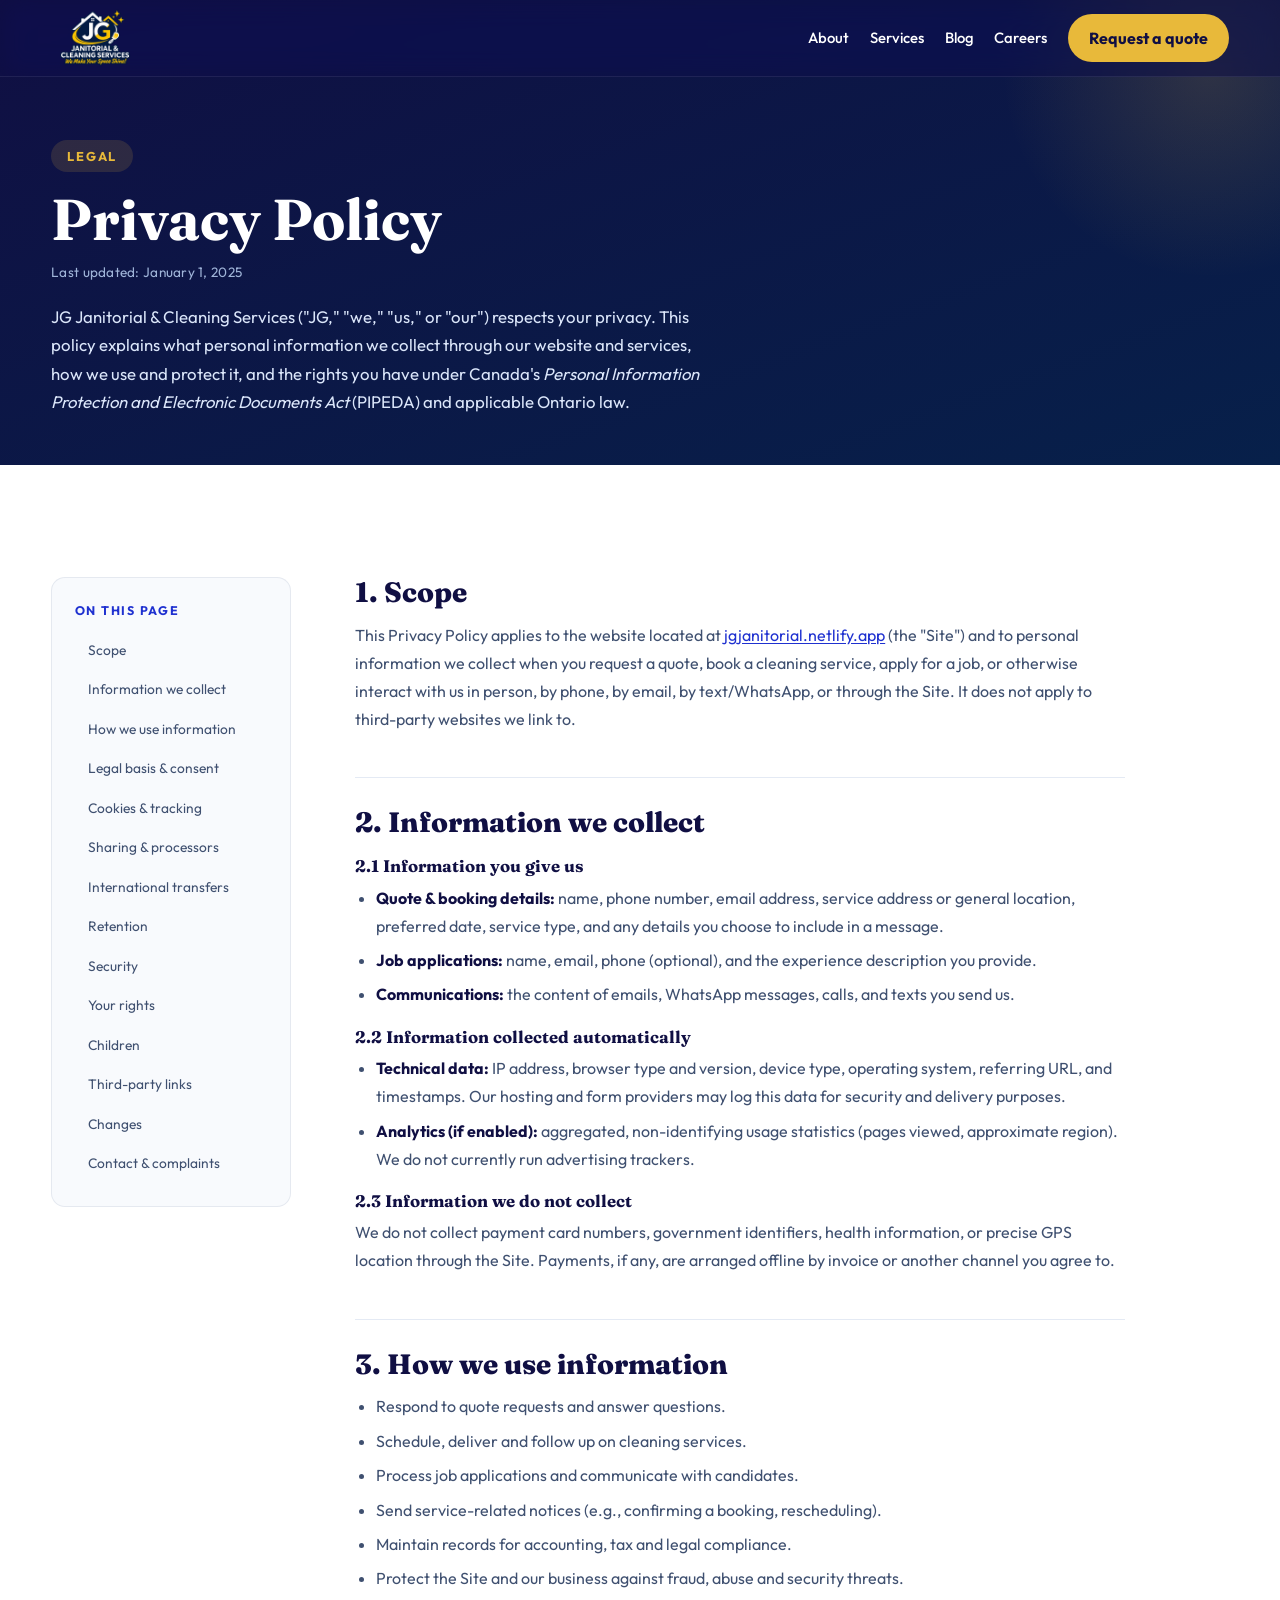
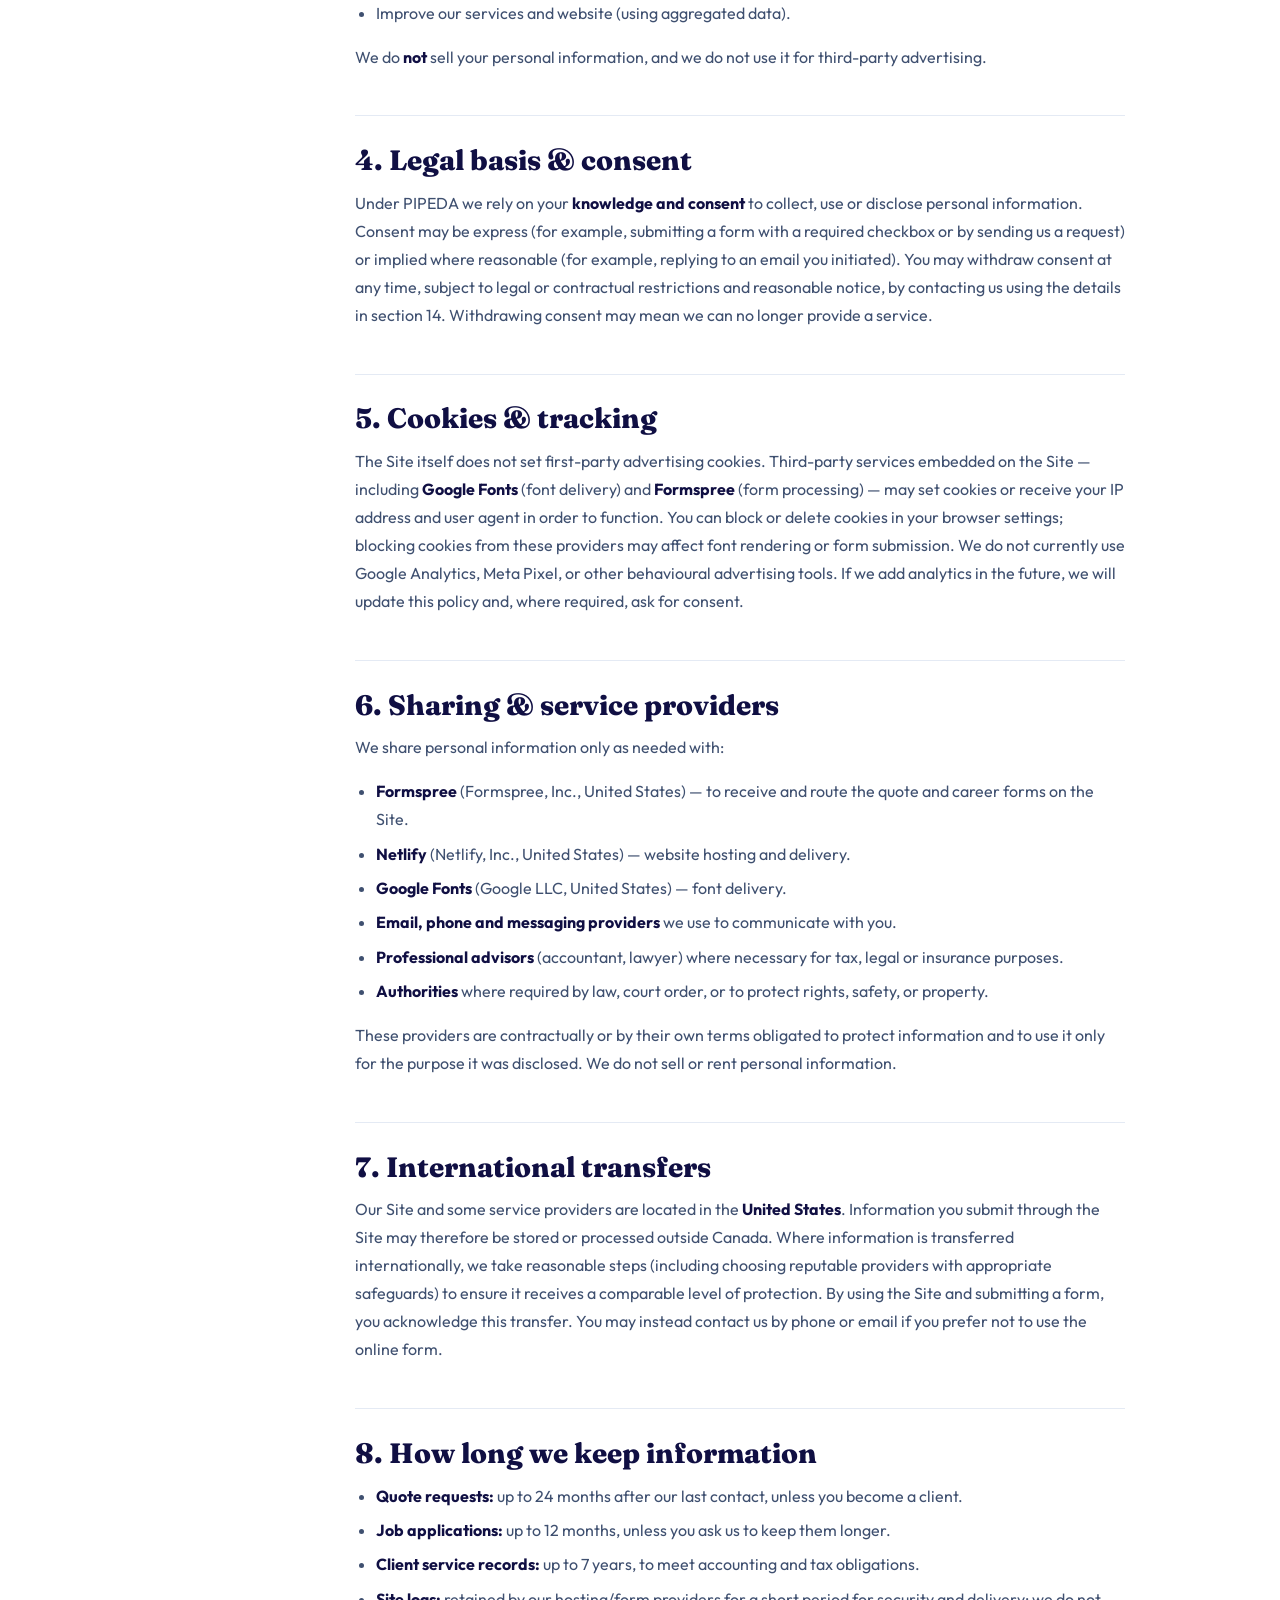
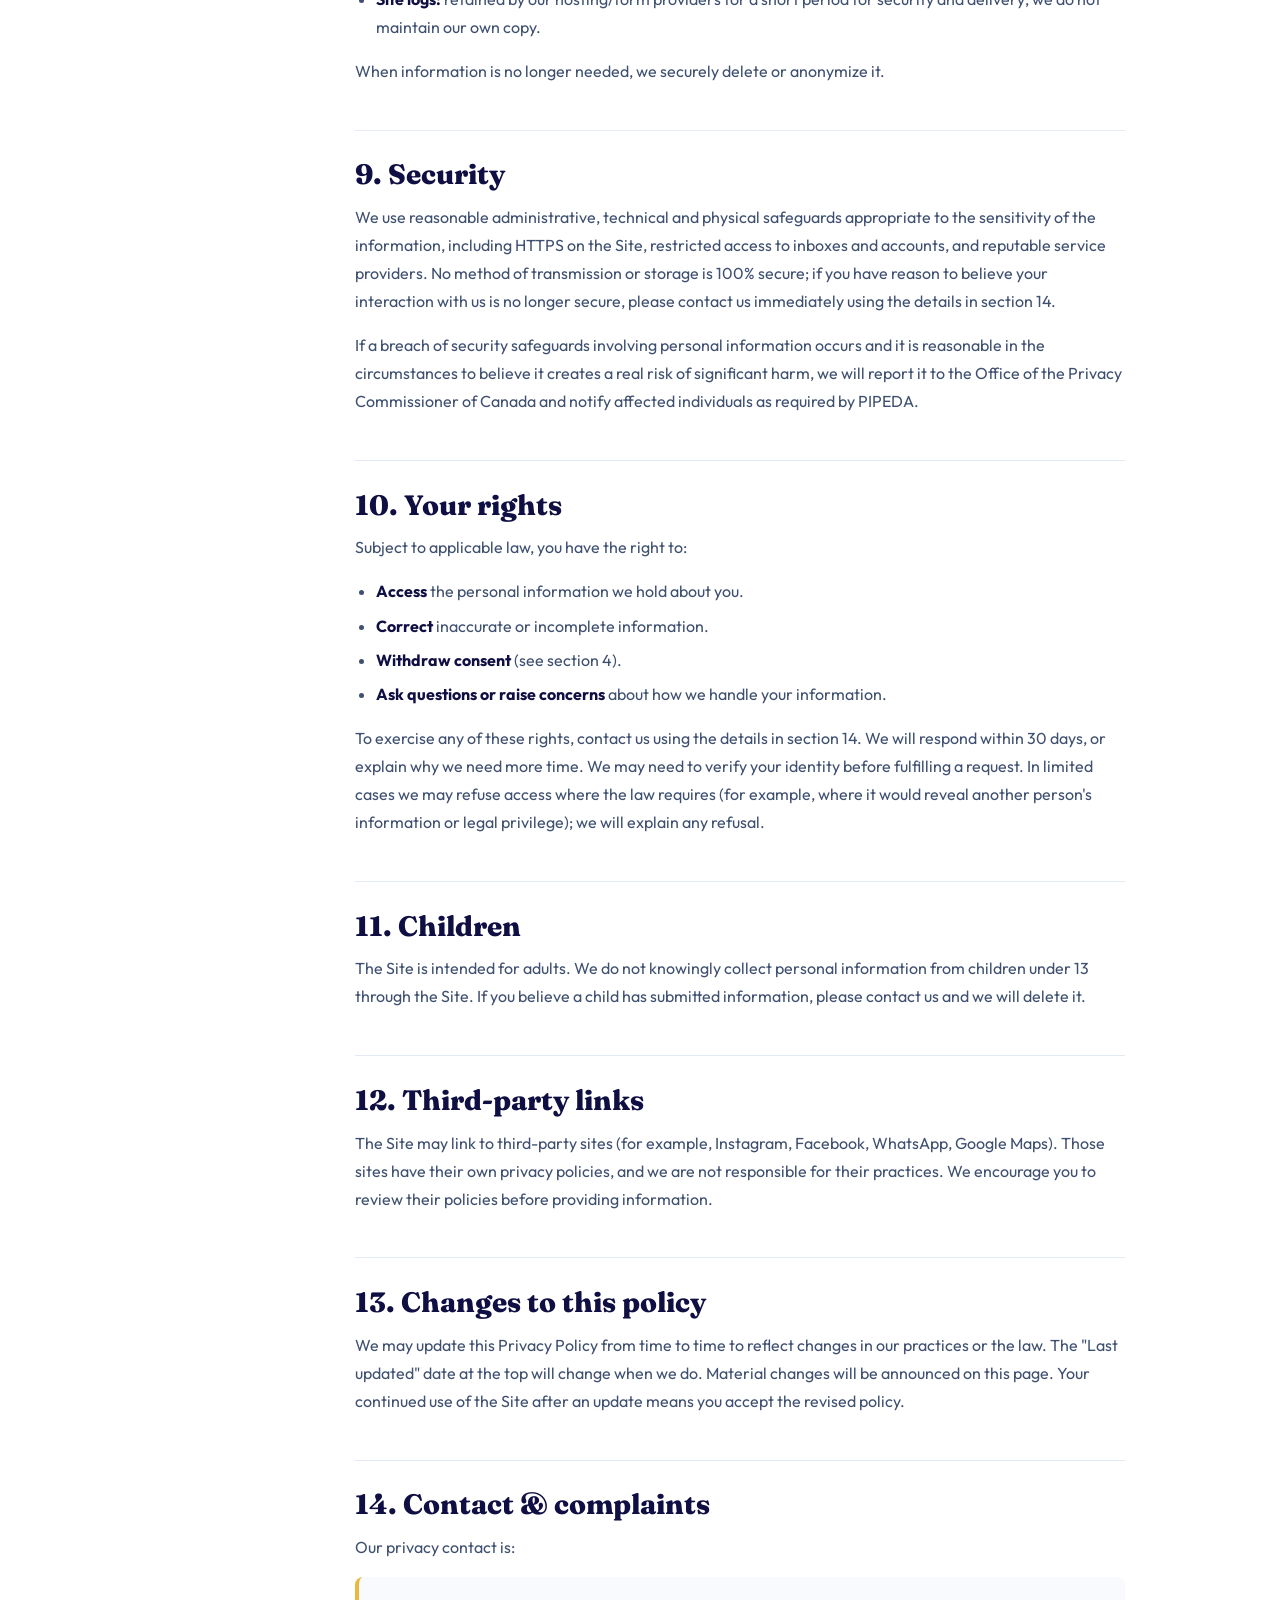
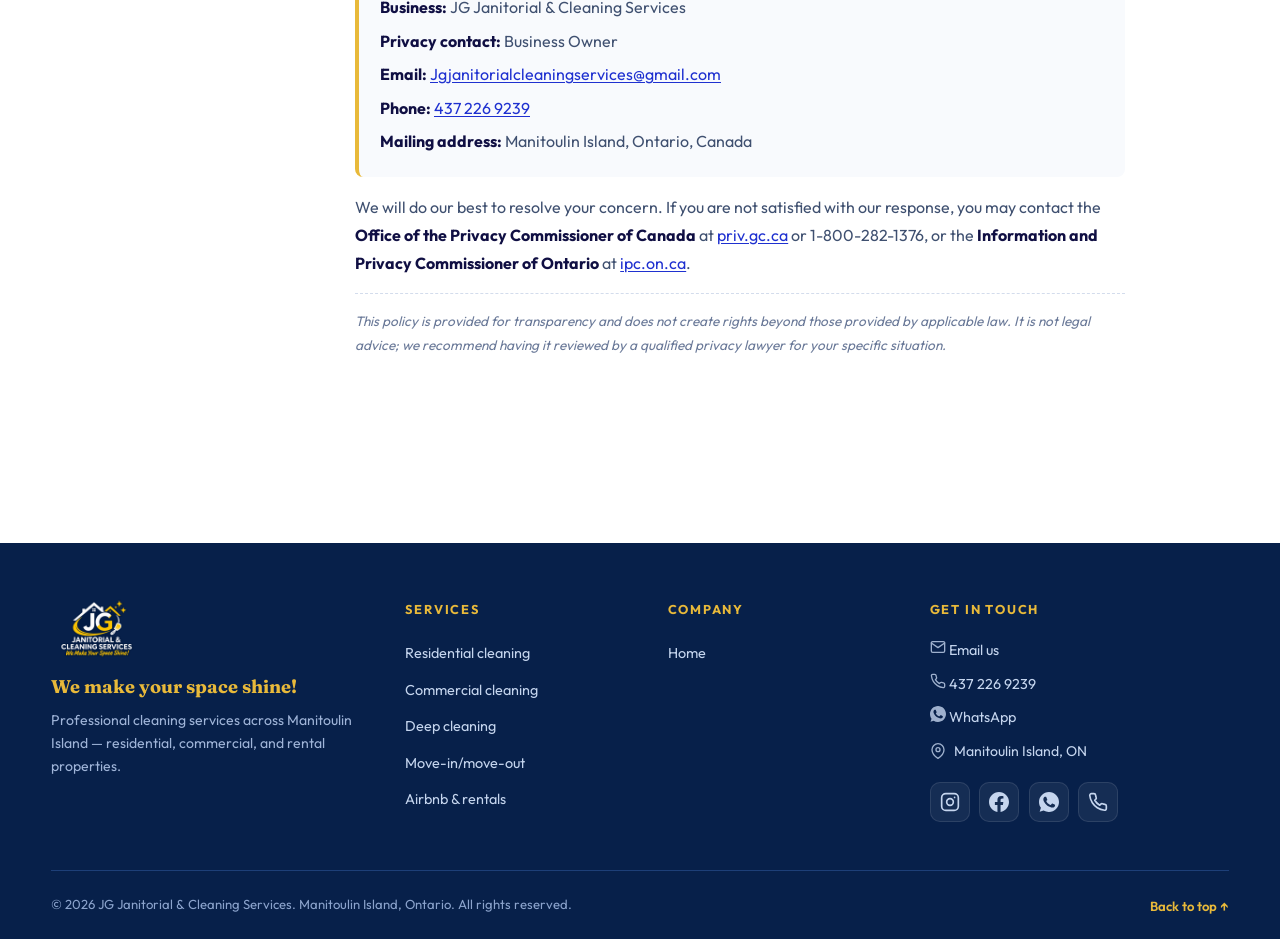
==== commit 8e2280c2: "fb and ig links , privacypolicy footer updated" ====
--- a/privacy.html
+++ b/privacy.html
@@ -200,6 +200,7 @@
   </section>
 </main>
 
+<!-- ———  FOOTER   ——— -->
 <footer class="foot">
   <div class="wrap footer-top">
     <div class="footer-brand">
@@ -210,39 +211,63 @@
     <div class="footer-col">
       <h4>Services</h4>
       <ul>
-        <li><a href="index.html#services">Residential cleaning</a></li>
-        <li><a href="index.html#services">Commercial cleaning</a></li>
-        <li><a href="index.html#services">Deep cleaning</a></li>
-        <li><a href="index.html#services">Move-in/move-out</a></li>
-        <li><a href="index.html#services">Airbnb &amp; rentals</a></li>
+        <li><a href="#services">Residential cleaning</a></li>
+        <li><a href="#services">Commercial cleaning</a></li>
+        <li><a href="#services">Deep cleaning</a></li>
+        <li><a href="#services">Move-in/move-out</a></li>
+        <li><a href="#services">Airbnb & rentals</a></li>
       </ul>
     </div>
     <div class="footer-col">
       <h4>Company</h4>
       <ul>
-        <li><a href="index.html#about">About us</a></li>
-        <li><a href="index.html#why">Why choose us</a></li>
-        <li><a href="index.html#areas">Service area</a></li>
-        <li><a href="index.html#careers">Careers</a></li>
-        <li><a href="index.html#blog">Blog</a></li>
+        <li><a href="index.html">Home</a></li>
       </ul>
     </div>
     <div class="footer-col">
       <h4>Get in touch</h4>
       <ul class="footer-contact">
-        <li><a href="mailto:Jgjanitorialcleaningservices@gmail.com">Email us</a></li>
-        <li><a href="tel:+14372269239">437 226 9239</a></li>
-        <li><a href="https://wa.me/14372269239" target="_blank" rel="noopener">WhatsApp</a></li>
-        <li>Manitoulin Island, ON</li>
+        <li>
+          <a href="mailto:Jgjanitorialcleaningservices@gmail.com">
+            <svg viewBox="0 0 24 24" width="16" height="16" fill="none" stroke="currentColor" stroke-width="2" stroke-linecap="round" stroke-linejoin="round" aria-hidden="true"><path d="M4 4h16c1.1 0 2 .9 2 2v12c0 1.1-.9 2-2 2H4c-1.1 0-2-.9-2-2V6c0-1.1.9-2 2-2z"/><polyline points="22,6 12,13 2,6"/></svg>
+            Email us
+          </a>
+        </li>
+        <li>
+          <a href="tel:+14372269239">
+            <svg viewBox="0 0 24 24" width="16" height="16" fill="none" stroke="currentColor" stroke-width="2" stroke-linecap="round" stroke-linejoin="round" aria-hidden="true"><path d="M22 16.92v3a2 2 0 0 1-2.18 2 19.79 19.79 0 0 1-8.63-3.07 19.5 19.5 0 0 1-6-6 19.79 19.79 0 0 1-3.07-8.67A2 2 0 0 1 4.11 2h3a2 2 0 0 1 2 1.72c.127.96.361 1.903.7 2.81a2 2 0 0 1-.45 2.11L8.09 9.91a16 16 0 0 0 6 6l1.27-1.27a2 2 0 0 1 2.11-.45c.907.339 1.85.573 2.81.7A2 2 0 0 1 22 16.92z"/></svg>
+            437 226 9239
+          </a>
+        </li>
+        <li>
+          <a href="https://wa.me/14372269239" target="_blank" rel="noopener">
+            <svg viewBox="0 0 32 32" width="16" height="16" fill="currentColor" aria-hidden="true"><path d="M16.004 0h-.008C7.174 0 0 7.176 0 16c0 3.5 1.13 6.75 3.05 9.39L1.06 31.51l6.3-1.94A15.9 15.9 0 0 0 16.004 32C24.826 32 32 24.822 32 16S24.826 0 16.004 0zm9.32 22.6c-.39 1.1-2.27 2.1-3.13 2.18-.8.07-1.8.1-2.9-.18-.67-.17-1.52-.44-2.62-.9-4.6-2-7.6-6.64-7.83-6.95-.23-.31-1.87-2.49-1.87-4.75s1.18-3.37 1.6-3.83c.42-.46.92-.58 1.23-.58.31 0 .62 0 .89.02.28.01.67-.11 1.05.8.38.92 1.3 3.17 1.42 3.4.12.23.2.5.04.81-.16.31-.24.5-.47.77-.23.27-.49.6-.7.8-.23.23-.47.48-.2.94.27.46 1.2 1.98 2.58 3.21 1.77 1.58 3.27 2.07 3.73 2.3.46.23.73.19 1-.11.27-.31 1.15-1.34 1.46-1.8.31-.46.62-.38 1.04-.23.42.15 2.66 1.25 3.12 1.48.46.23.77.34.88.54.12.19.12 1.13-.27 2.23z"/></svg>
+            WhatsApp
+          </a>
+        </li>
+        <li>
+          <svg viewBox="0 0 24 24" width="16" height="16" fill="none" stroke="currentColor" stroke-width="2" stroke-linecap="round" stroke-linejoin="round" aria-hidden="true"><path d="M21 10c0 7-9 13-9 13s-9-6-9-13a9 9 0 0 1 18 0z"/><circle cx="12" cy="10" r="3"/></svg>
+          Manitoulin Island, ON
+        </li>
       </ul>
       <div class="footer-social">
-        <a href="https://instagram.com/YOUR_INSTAGRAM" target="_blank" rel="noopener" aria-label="Instagram" class="footer-social-link">IG</a>
-        <a href="https://facebook.com/YOUR_FACEBOOK" target="_blank" rel="noopener" aria-label="Facebook" class="footer-social-link">FB</a>
+        <a href="https://www.instagram.com/jgjanitorial?dlrf=ZXp3ajByeWNjanlh&utm_source=qr" target="_blank" rel="noopener" aria-label="Instagram" class="footer-social-link">
+          <svg viewBox="0 0 24 24" width="20" height="20" fill="none" stroke="currentColor" stroke-width="2" stroke-linecap="round" stroke-linejoin="round"><rect x="2" y="2" width="20" height="20" rx="5"/><circle cx="12" cy="12" r="4"/><circle cx="17.5" cy="6.5" r="1" fill="currentColor" stroke="none"/></svg>
+        </a>
+        <a href="https://www.facebook.com/share/1DyWtgLGY7/?mibextid=wwXIfr" target="_blank" rel="noopener" aria-label="Facebook" class="footer-social-link">
+          <svg viewBox="0 0 24 24" width="20" height="20" fill="currentColor"><path d="M24 12.073c0-6.627-5.373-12-12-12s-12 5.373-12 12c0 5.99 4.388 10.954 10.125 11.854v-8.385H7.078v-3.47h3.047V9.43c0-3.007 1.792-4.669 4.533-4.669 1.312 0 2.686.235 2.686.235v2.953H15.83c-1.491 0-1.956.925-1.956 1.874v2.25h3.328l-.532 3.47h-2.796v8.385C19.612 23.027 24 18.062 24 12.073z"/></svg>
+        </a>
+        <a href="https://wa.me/14372269239" target="_blank" rel="noopener" aria-label="WhatsApp" class="footer-social-link">
+          <svg viewBox="0 0 32 32" width="20" height="20" fill="currentColor"><path d="M16.004 0h-.008C7.174 0 0 7.176 0 16c0 3.5 1.13 6.75 3.05 9.39L1.06 31.51l6.3-1.94A15.9 15.9 0 0 0 16.004 32C24.826 32 32 24.822 32 16S24.826 0 16.004 0zm9.32 22.6c-.39 1.1-2.27 2.1-3.13 2.18-.8.07-1.8.1-2.9-.18-.67-.17-1.52-.44-2.62-.9-4.6-2-7.6-6.64-7.83-6.95-.23-.31-1.87-2.49-1.87-4.75s1.18-3.37 1.6-3.83c.42-.46.92-.58 1.23-.58.31 0 .62 0 .89.02.28.01.67-.11 1.05.8.38.92 1.3 3.17 1.42 3.4.12.23.2.5.04.81-.16.31-.24.5-.47.77-.23.27-.49.6-.7.8-.23.23-.47.48-.2.94.27.46 1.2 1.98 2.58 3.21 1.77 1.58 3.27 2.07 3.73 2.3.46.23.73.19 1-.11.27-.31 1.15-1.34 1.46-1.8.31-.46.62-.38 1.04-.23.42.15 2.66 1.25 3.12 1.48.46.23.77.34.88.54.12.19.12 1.13-.27 2.23z"/></svg>
+        </a>
+        <a href="tel:+14372269239" aria-label="Call us" class="footer-social-link">
+          <svg viewBox="0 0 24 24" width="20" height="20" fill="none" stroke="currentColor" stroke-width="2" stroke-linecap="round" stroke-linejoin="round"><path d="M22 16.92v3a2 2 0 0 1-2.18 2 19.79 19.79 0 0 1-8.63-3.07 19.5 19.5 0 0 1-6-6 19.79 19.79 0 0 1-3.07-8.67A2 2 0 0 1 4.11 2h3a2 2 0 0 1 2 1.72c.127.96.361 1.903.7 2.81a2 2 0 0 1-.45 2.11L8.09 9.91a16 16 0 0 0 6 6l1.27-1.27a2 2 0 0 1 2.11-.45c.907.339 1.85.573 2.81.7A2 2 0 0 1 22 16.92z"/></svg>
+        </a>
       </div>
     </div>
   </div>
   <div class="footer-bottom">
-    <p class="copy">&copy; <span id="yr">2025</span> JG Janitorial &amp; Cleaning Services. Manitoulin Island, Ontario. All rights reserved. · <a href="privacy.html">Privacy Policy</a></p>
+    <p class="copy">&copy; <span id="yr">2026</span> JG Janitorial &amp; Cleaning Services. Manitoulin Island, Ontario. All rights reserved.</p>
     <p class="footer-legal"><a href="#top">Back to top ↑</a></p>
   </div>
 </footer>
